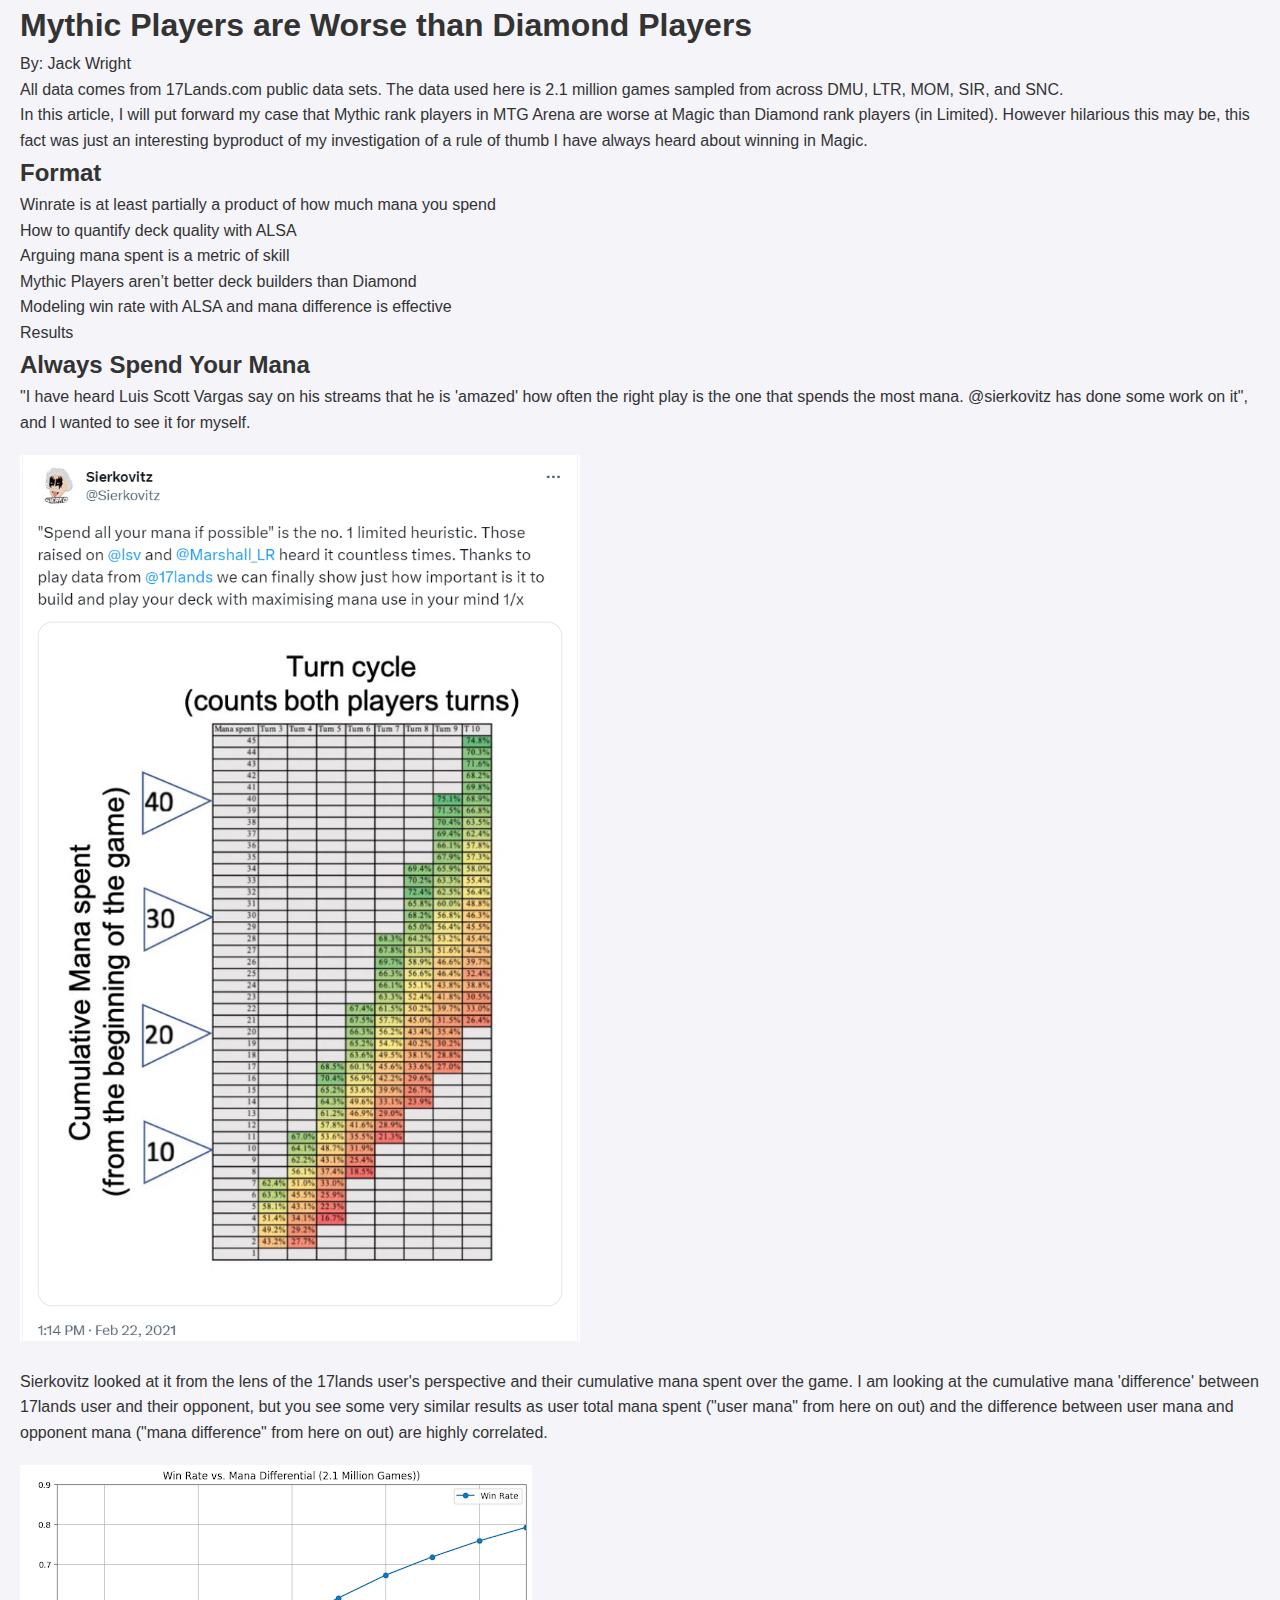
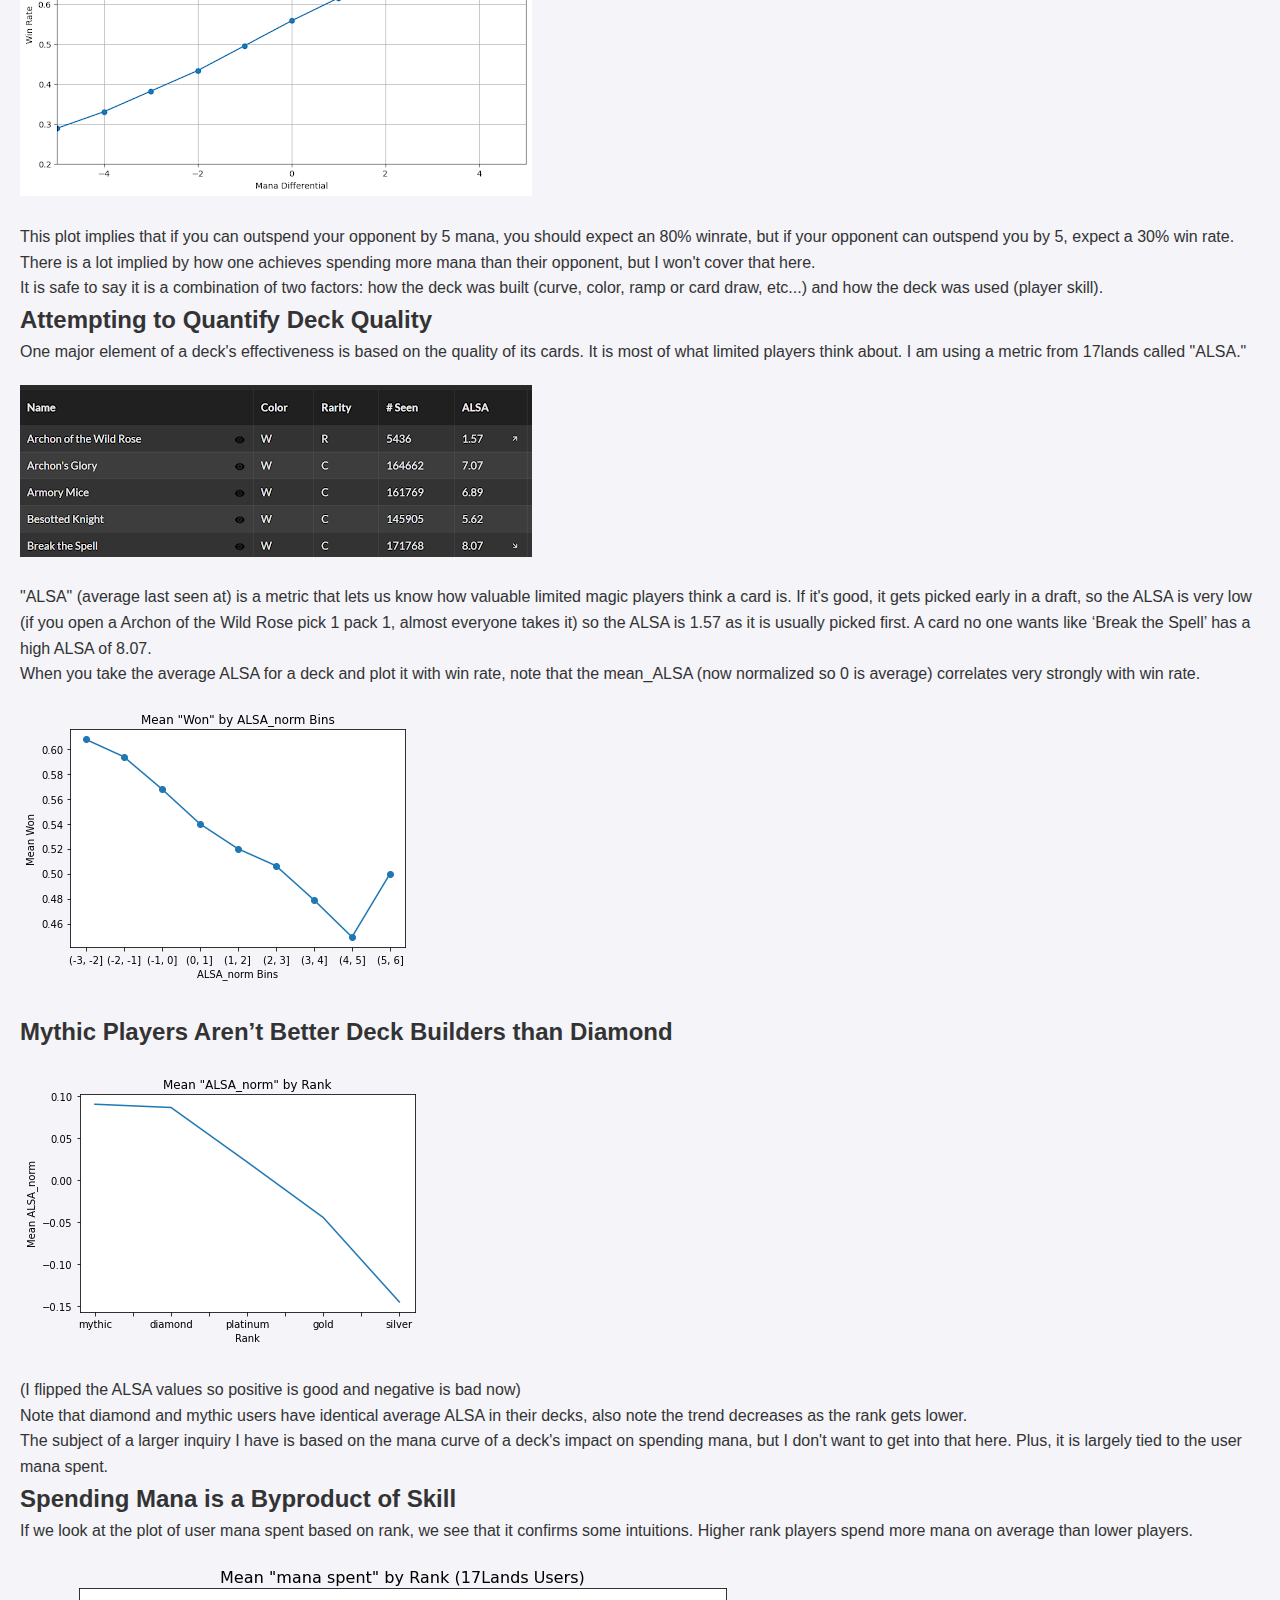
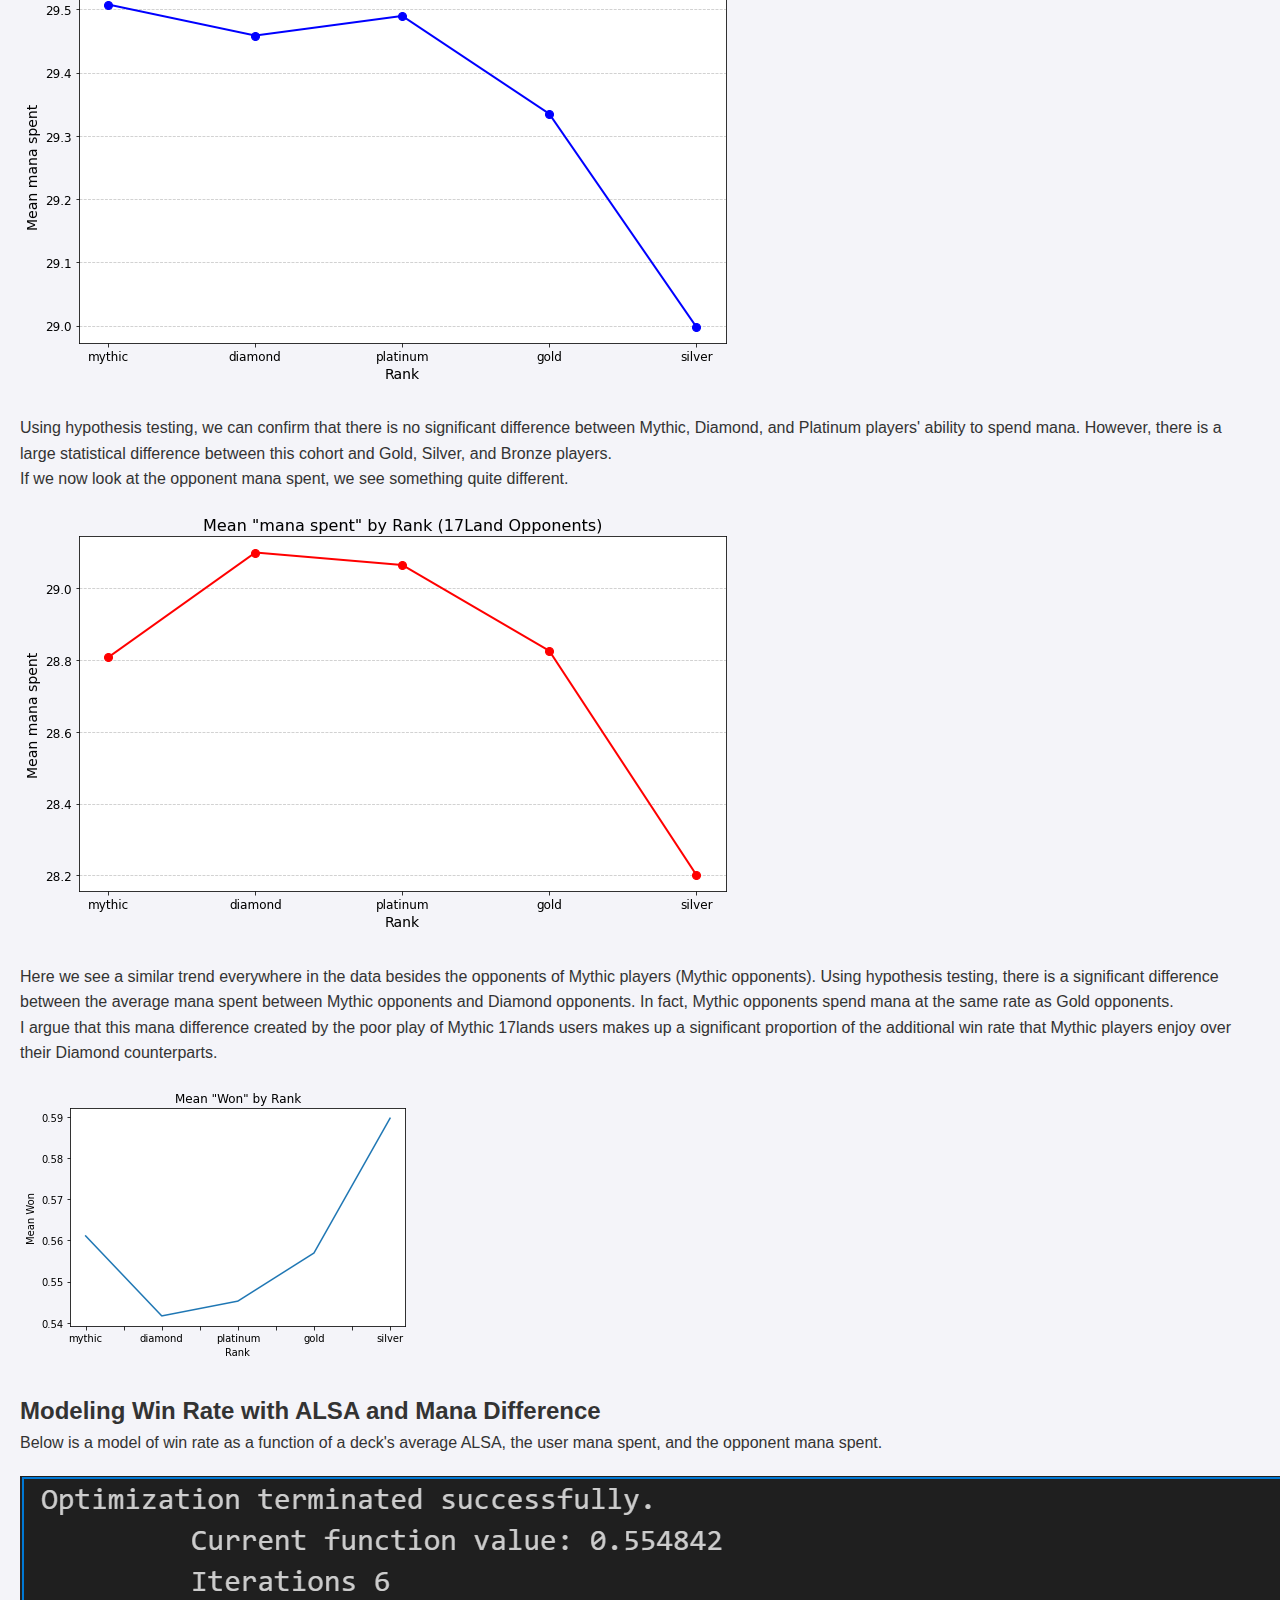
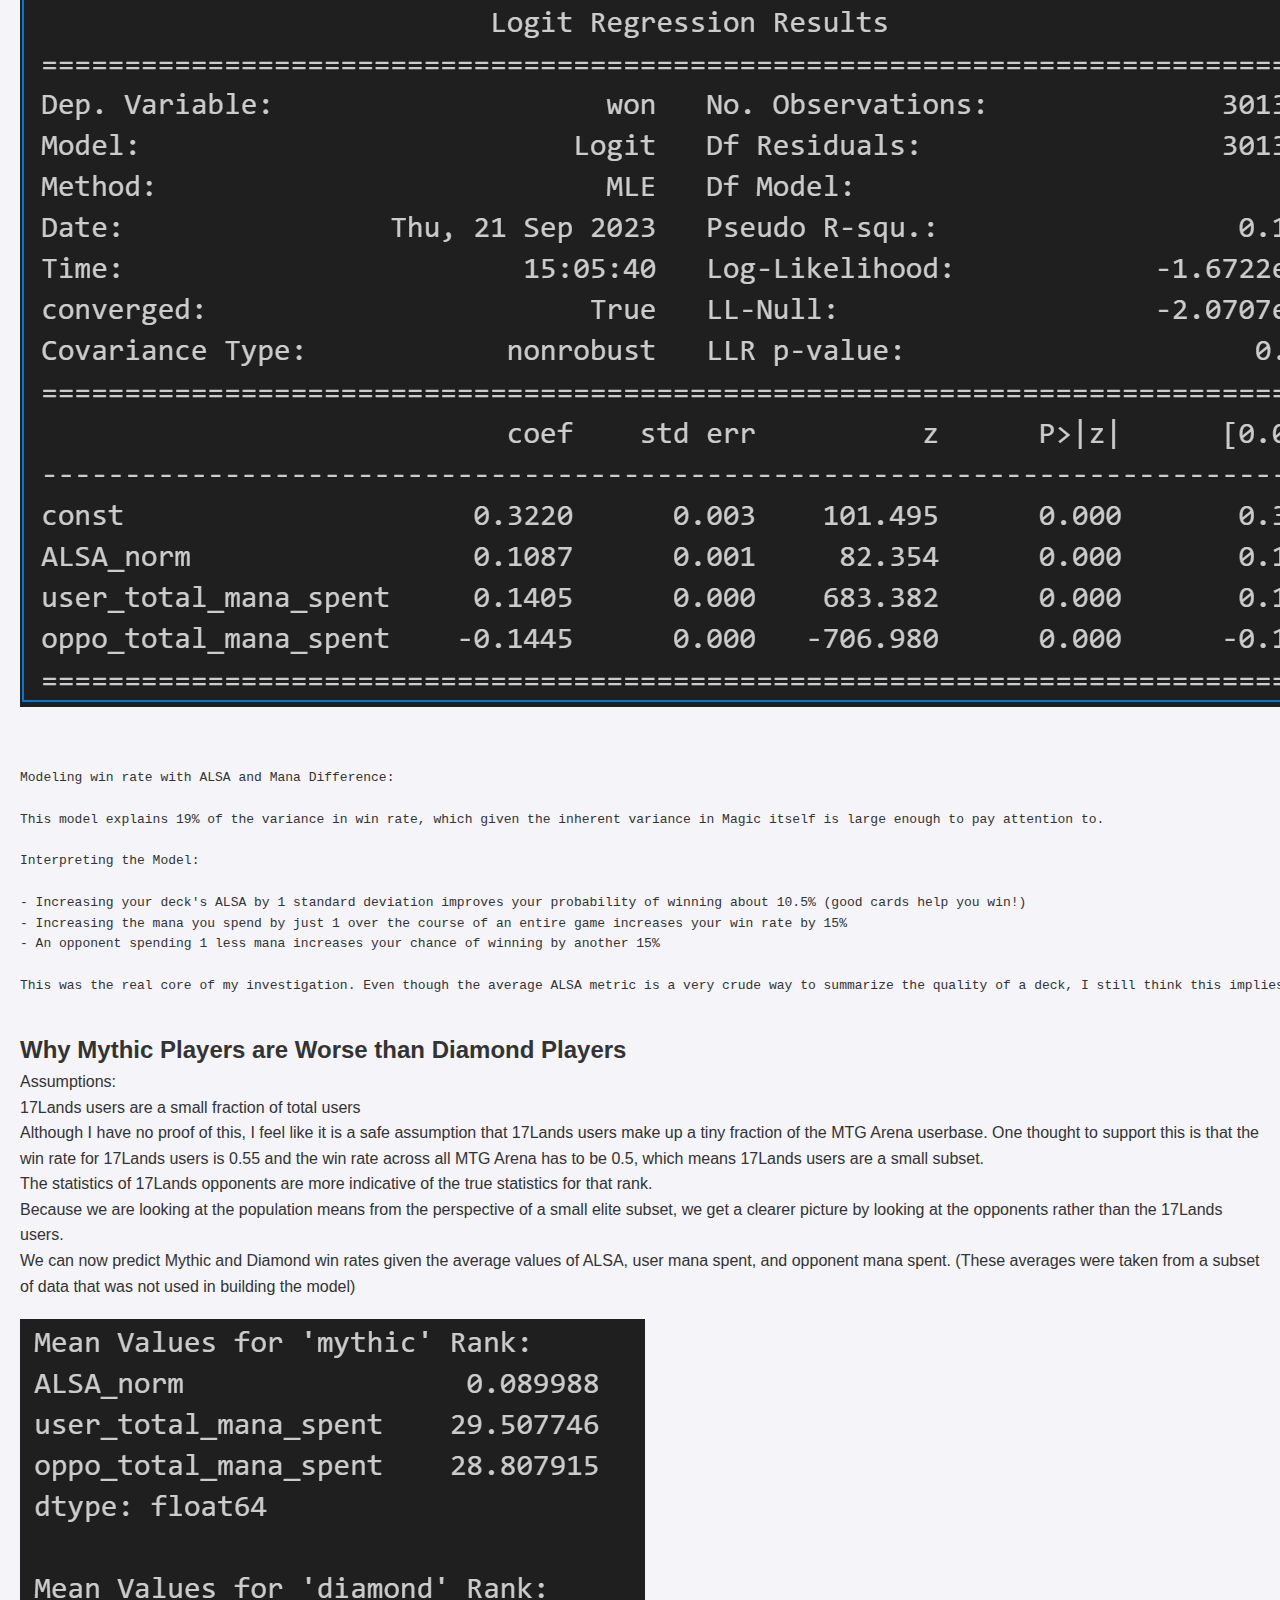
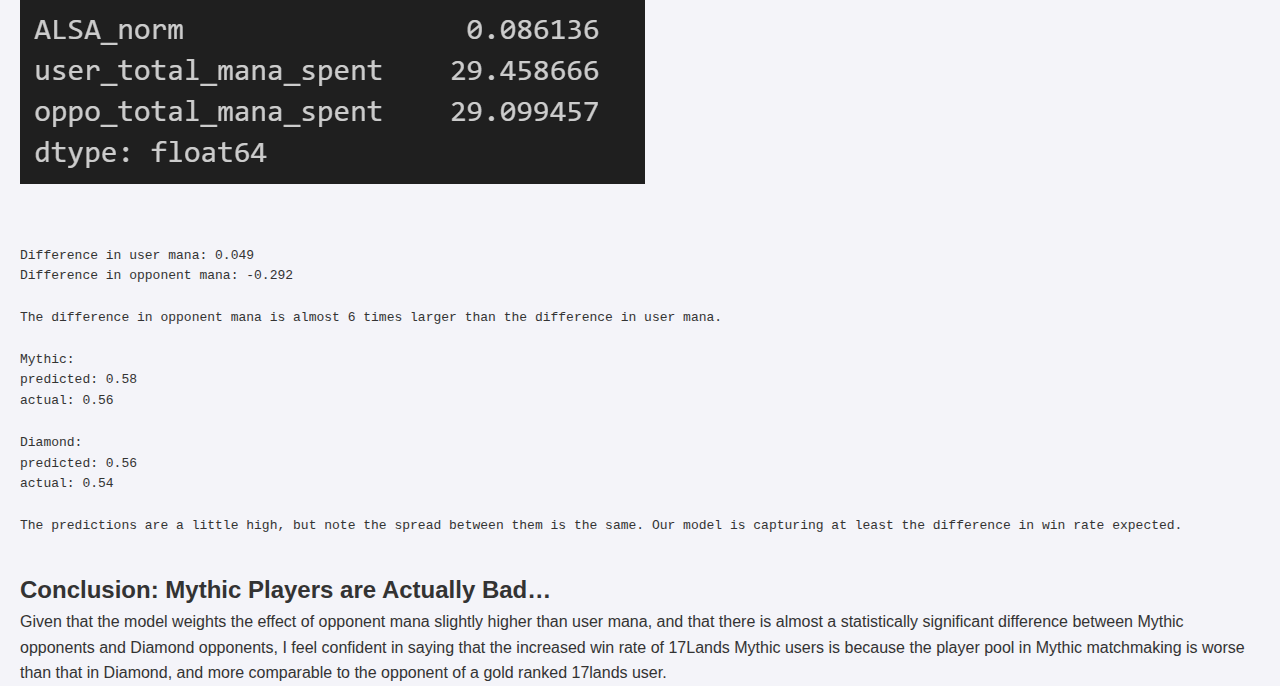
==== index.html @ f149c1a0 "basic website done" ====
<!DOCTYPE html>
<html lang="en">
<head>
    <meta charset="UTF-8">
    <meta name="viewport" content="width=device-width, initial-scale=1.0">
    <title>Mythic Players vs. Diamond Players in MTG Arena</title>
    <!-- Link to the external CSS file -->
    <link rel="stylesheet" href="styles.css">
</head>


<body>
    <h1>Mythic Players are Worse than Diamond Players</h1>
    <p> By: Jack Wright </p>
    <p>All data comes from 17Lands.com public data sets. The data used here is 2.1 million games sampled from across DMU, LTR, MOM, SIR, and SNC.</p>

    <p>In this article, I will put forward my case that Mythic rank players in MTG Arena are worse at Magic than Diamond rank players (in Limited). However hilarious this may be, this fact was just an interesting byproduct of my investigation of a rule of thumb I have always heard about winning in Magic.</p>

    <h2>Format</h2>
    <ul>
        <li>Winrate is at least partially a product of how much mana you spend</li>
        <li>How to quantify deck quality with ALSA</li>
        <li>Arguing mana spent is a metric of skill</li>
        <li>Mythic Players aren’t better deck builders than Diamond</li>
        <li>Modeling win rate with ALSA and mana difference is effective</li>
        <li>Results</li>
    </ul>

    <h2>Always Spend Your Mana</h2>
    <p>"I have heard Luis Scott Vargas say on his streams that he is 'amazed' how often the right play is the one that spends the most mana. @sierkovitz has done some work on it", and I wanted to see it for myself.</p>
    <img src="plots/sierk_mana_plot.png" alt="Mana Spent vs Win Rate" style="width: 70%; max-width: 560px; margin: 20px 0;">

    <p>Sierkovitz looked at it from the lens of the 17lands user's perspective and their cumulative mana spent over the game. I am looking at the cumulative mana 'difference' between 17lands user and their opponent, but you see some very similar results as user total mana spent ("user mana" from here on out) and the difference between user mana and opponent mana ("mana difference" from here on out) are highly correlated.</p>
    <img src = "plots/winrate-mana_diff.png" alt="Mana Difference vs Win Rate" style = "margin: 20px 0;">
    <p>This plot implies that if you can outspend your opponent by 5 mana, you should expect an 80% winrate, but if your opponent can outspend you by 5, expect a 30% win rate. There is a lot implied by how one achieves spending more mana than their opponent, but I won't cover that here.</p>
    <p>It is safe to say it is a combination of two factors: how the deck was built (curve, color, ramp or card draw, etc...) and how the deck was used (player skill).</p>

    <h2>Attempting to Quantify Deck Quality</h2>
    <p>One major element of a deck's effectiveness is based on the quality of its cards. It is most of what limited players think about. I am using a metric from 17lands called "ALSA."</p>
    <img src = "plots/card_data.png" alt="Card Data" style = "margin: 20px 0;">
    <p>"ALSA" (average last seen at) is a metric that lets us know how valuable limited magic players think a card is. If it's good, it gets picked early in a draft, so the ALSA is very low (if you open a Archon of the Wild Rose pick 1 pack 1, almost everyone takes it) so the ALSA is 1.57 as it is usually picked first. A card no one wants like ‘Break the Spell’ has a high ALSA of 8.07.</p>
    <p>When you take the average ALSA for a deck and plot it with win rate, note that the mean_ALSA (now normalized so 0 is average) correlates very strongly with win rate.</p>
    <img src = "plots/mean_won_norm_bins.png" alt="ALSA vs Win Rate" style = "margin: 20px 0;">
    
    <h2>Mythic Players Aren’t Better Deck Builders than Diamond</h2>
    <img src = "plots/alsa_norm.png" alt="ALSA vs Win Rate" style = "margin: 20px 0;">

    <p>(I flipped the ALSA values so positive is good and negative is bad now)</p>
    <p>Note that diamond and mythic users have identical average ALSA in their decks, also note the trend decreases as the rank gets lower.</p>
    <p>The subject of a larger inquiry I have is based on the mana curve of a deck's impact on spending mana, but I don't want to get into that here. Plus, it is largely tied to the user mana spent.</p>

    <h2>Spending Mana is a Byproduct of Skill</h2>
    <p>If we look at the plot of user mana spent based on rank, we see that it confirms some intuitions. Higher rank players spend more mana on average than lower players.</p>
    <img src = "plots/mean_mana_spent.png" alt="User Mana Spent vs Rank" style = "margin: 20px 0;">
    <p>Using hypothesis testing, we can confirm that there is no significant difference between Mythic, Diamond, and Platinum players' ability to spend mana. However, there is a large statistical difference between this cohort and Gold, Silver, and Bronze players.</p>
    <p>If we now look at the opponent mana spent, we see something quite different.</p>
    <img src = "plots/mana_spent_rank_opponent.png" alt="Opponent Mana Spent vs Rank" style = "margin: 20px 0;">
    <p>Here we see a similar trend everywhere in the data besides the opponents of Mythic players (Mythic opponents). Using hypothesis testing, there is a significant difference between the average mana spent between Mythic opponents and Diamond opponents. In fact, Mythic opponents spend mana at the same rate as Gold opponents.</p>
    <p>I argue that this mana difference created by the poor play of Mythic 17lands users makes up a significant proportion of the additional win rate that Mythic players enjoy over their Diamond counterparts.</p>
    <img src = "plots/mean_won_rank.png" alt="Win Rate vs Rank" style = "margin: 20px 0;">
    <h2>Modeling Win Rate with ALSA and Mana Difference</h2>
    <p>Below is a model of win rate as a function of a deck's average ALSA, the user mana spent, and the opponent mana spent.</p>
    <img src = "plots/model_output.png" alt="Model" style = "margin: 20px 0;">
    <pre><code>
Modeling win rate with ALSA and Mana Difference:

This model explains 19% of the variance in win rate, which given the inherent variance in Magic itself is large enough to pay attention to.

Interpreting the Model:

- Increasing your deck's ALSA by 1 standard deviation improves your probability of winning about 10.5% (good cards help you win!)
- Increasing the mana you spend by just 1 over the course of an entire game increases your win rate by 15%
- An opponent spending 1 less mana increases your chance of winning by another 15%

This was the real core of my investigation. Even though the average ALSA metric is a very crude way to summarize the quality of a deck, I still think this implies that spending mana is more impactful to your chances of winning a game of Limited Magic than what is written on the cards themselves. There is a lot more work that needs to be done to prove this, let alone quantify it, but I think this is still a result worth sharing.
    </code></pre>

    <h2>Why Mythic Players are Worse than Diamond Players</h2>
    <p>Assumptions:</p>
    <ul>
        <li>17Lands users are a small fraction of total users</li>
        <li>Although I have no proof of this, I feel like it is a safe assumption that 17Lands users make up a tiny fraction of the MTG Arena userbase. One thought to support this is that the win rate for 17Lands users is 0.55 and the win rate across all MTG Arena has to be 0.5, which means 17Lands users are a small subset.</li>
        <li>The statistics of 17Lands opponents are more indicative of the true statistics for that rank.</li>
        <li>Because we are looking at the population means from the perspective of a small elite subset, we get a clearer picture by looking at the opponents rather than the 17Lands users.</li>
    </ul>

    <p>We can now predict Mythic and Diamond win rates given the average values of ALSA, user mana spent, and opponent mana spent. (These averages were taken from a subset of data that was not used in building the model)</p>
    <img src = "plots/mean_vals_opponent.png" alt="Predicted vs Actual Win Rate" style = "margin: 20px 0;">
    <pre><code>
Difference in user mana: 0.049
Difference in opponent mana: -0.292

The difference in opponent mana is almost 6 times larger than the difference in user mana.

Mythic:
predicted: 0.58
actual: 0.56

Diamond:
predicted: 0.56
actual: 0.54

The predictions are a little high, but note the spread between them is the same. Our model is capturing at least the difference in win rate expected.
    </code></pre>

    <h2>Conclusion: Mythic Players are Actually Bad…</h2>
    <p>Given that the model weights the effect of opponent mana slightly higher than user mana, and that there is almost a statistically significant difference between Mythic opponents and Diamond opponents, I feel confident in saying that the increased win rate of 17Lands Mythic users is because the player pool in Mythic matchmaking is worse than that in Diamond, and more comparable to the opponent of a gold ranked 17lands user.</p>
</body>
</html>
---- styles.css ----
/* Reset some default browser styling */
body, h1, h2, p, ul, li {
    margin: 0;
    padding: 0;
    list-style: none;
}

/* Apply font style to the entire body */
body {
    font-family: 'Roboto', sans-serif;
    line-height: 1.6;
    color: #333;
    background-color: #f4f4f9;
    padding: 0 20px;
}

/* Header styling */
header {
    background-color: #4a90e2;
    color: #fff;
    text-align: center;
    padding: 20px 0;
}

header h1 {
    font-size: 2.5em;
    margin-bottom: 10px;
}

header p {
    font-size: 1.2em;
}

/* Main content styling */
main {
    max-width: 800px;
    margin: 20px auto;
    background-color: #fff;
    padding: 20px;
    box-shadow: 0 2px 4px rgba(0, 0, 0, 0.1);
}

/* Section headings */
section h2 {
    font-size: 2em;
    margin-bottom: 10px;
    color: #4a90e2;
}

/* Paragraph and list styling */
section p {
    font-size: 1.1em;
    margin-bottom: 15px;
}

section ul {
    padding-left: 20px;
    margin-bottom: 20px;
}

section ul li {
    margin-bottom: 5px;
}

section ul li a {
    color: #4a90e2;
    text-decoration: none;
}

section ul li a:hover {
    text-decoration: underline;
}

/* Footer styling */
footer {
    text-align: center;
    padding: 10px 0;
    background-color: #4a90e2;
    color: #fff;
    margin-top: 20px;
}
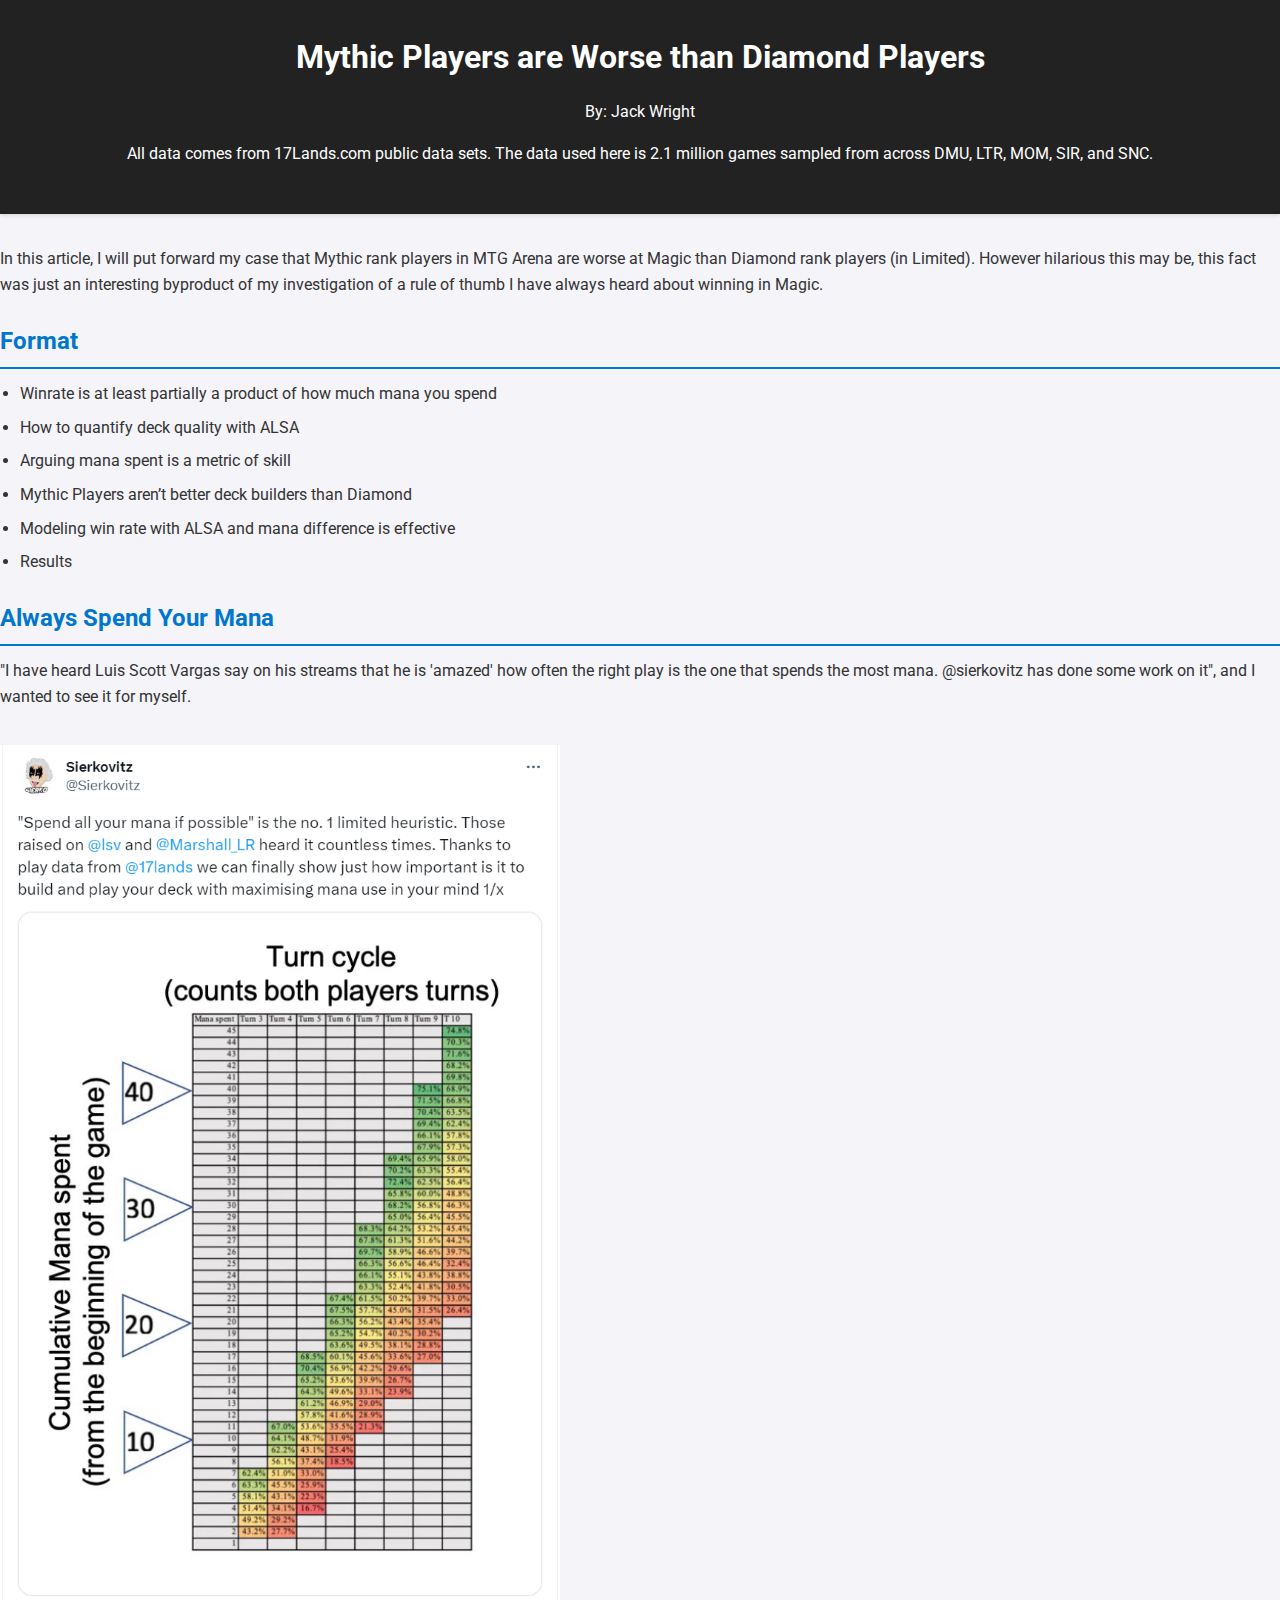
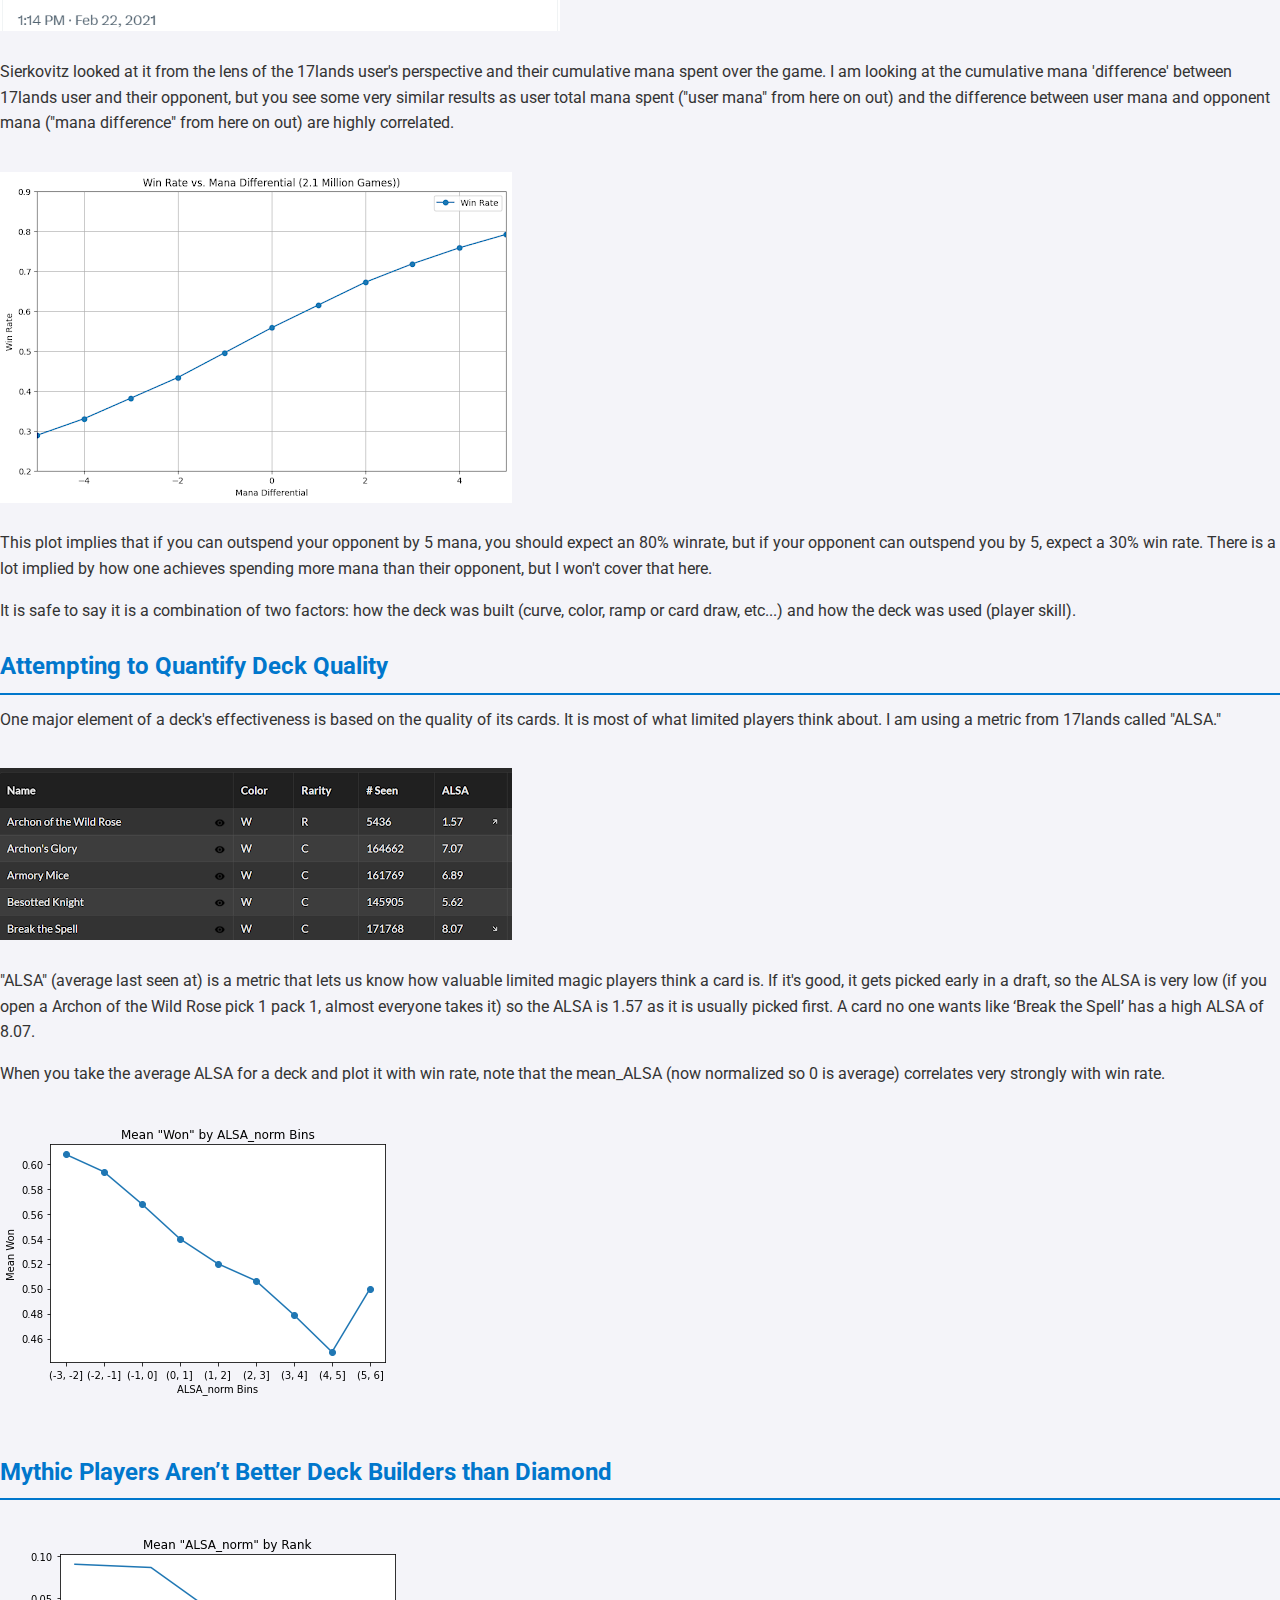
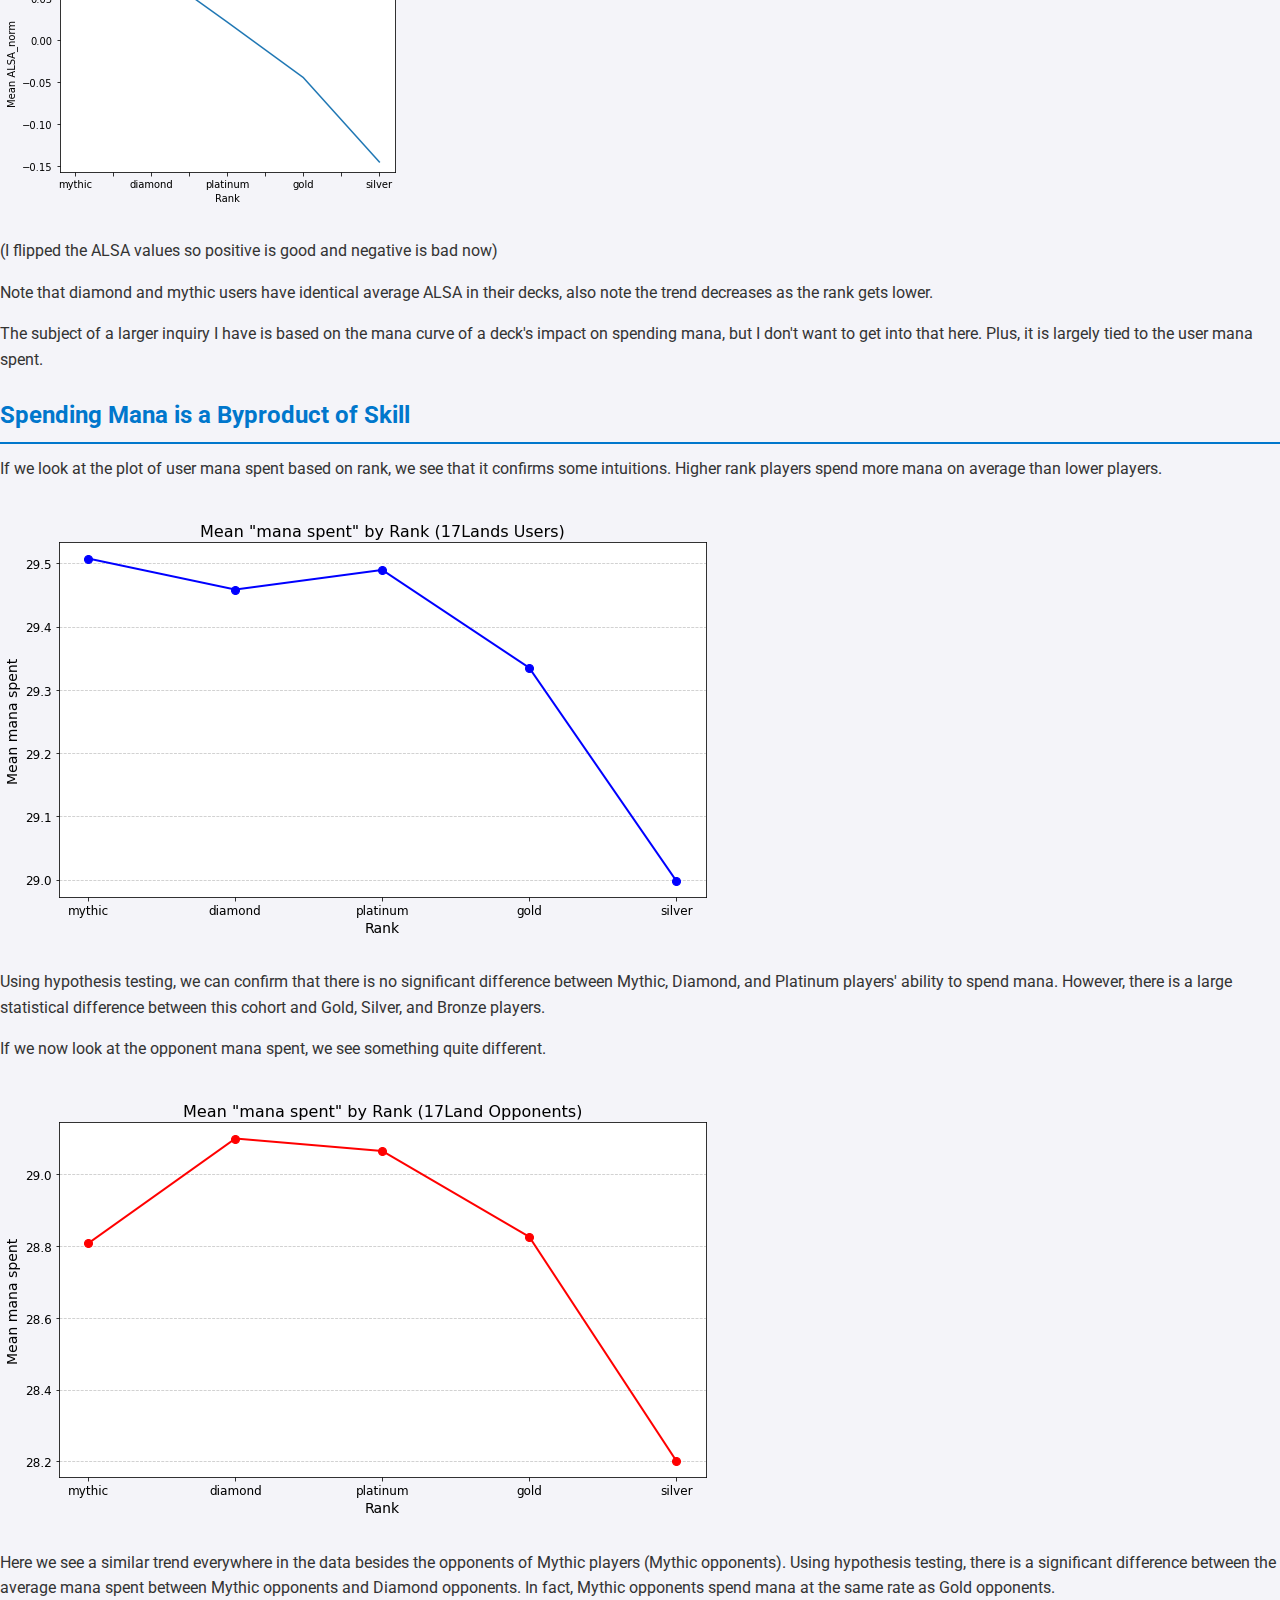
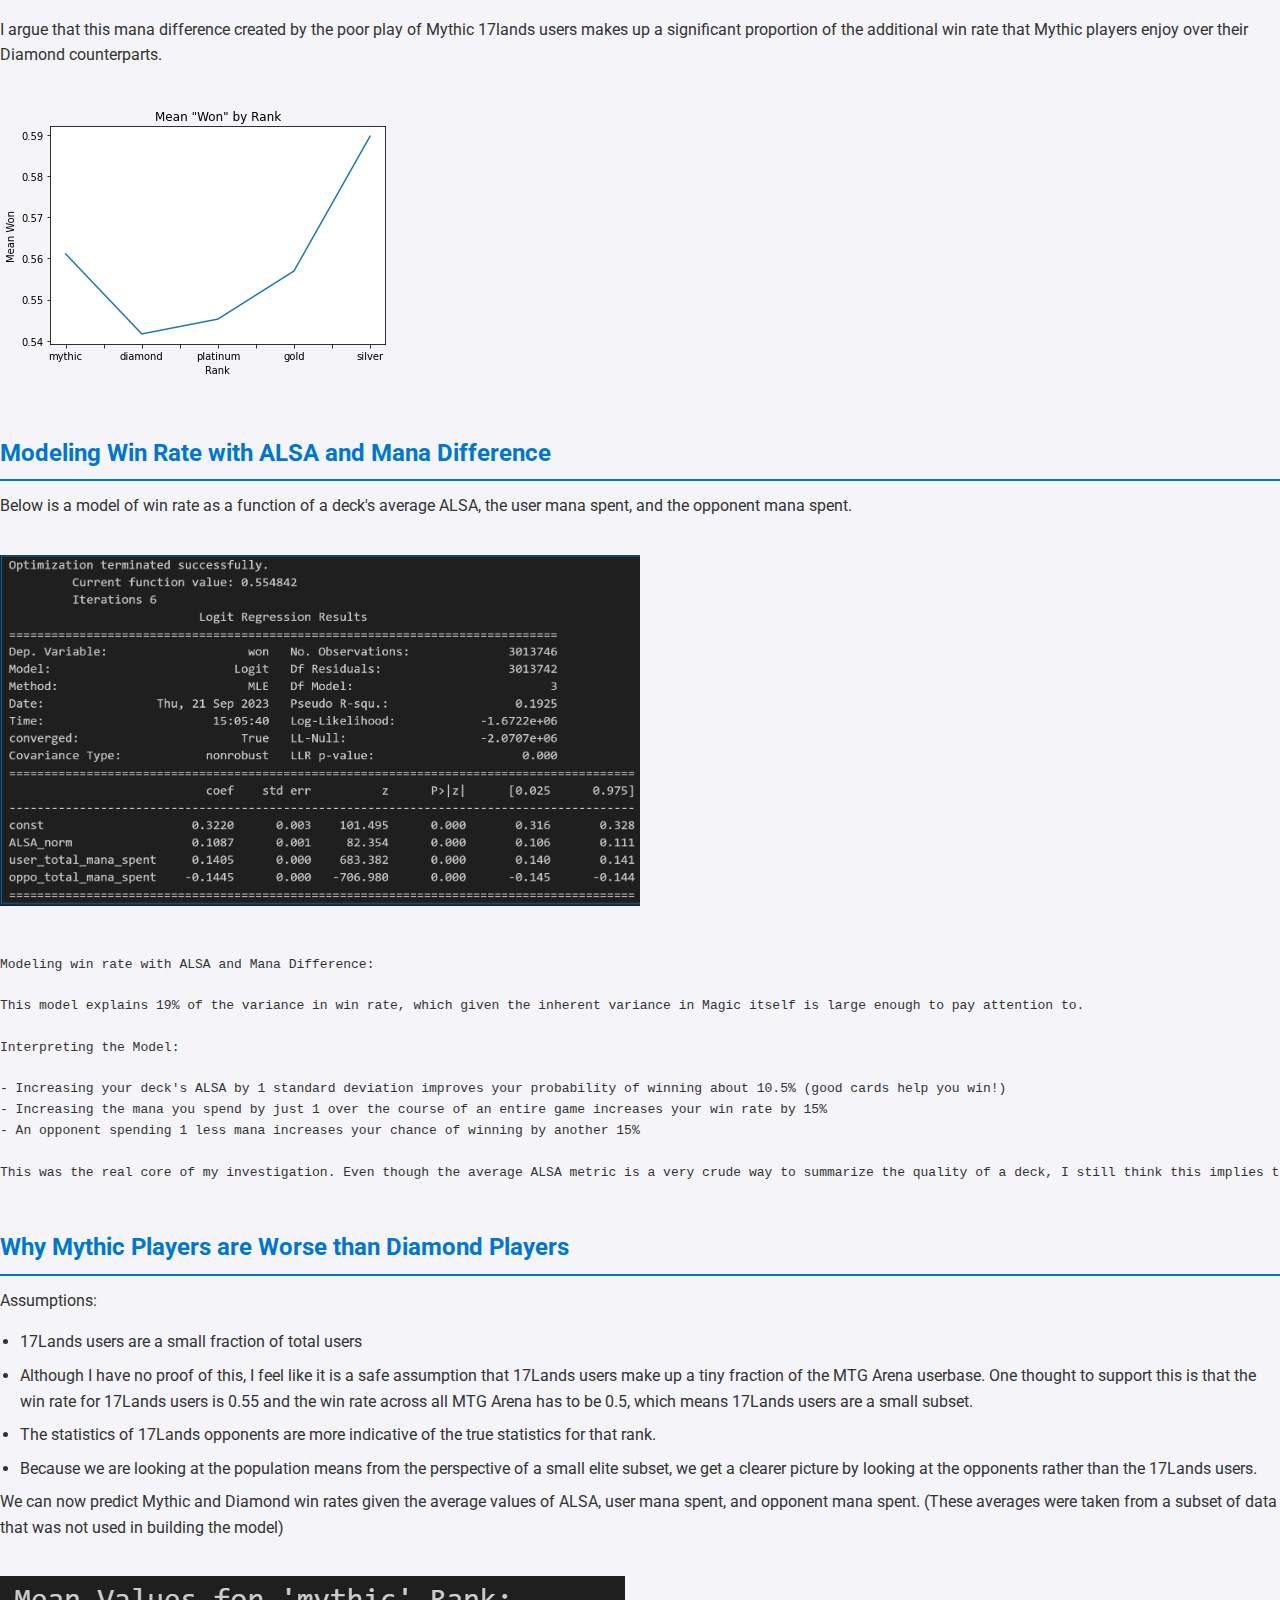
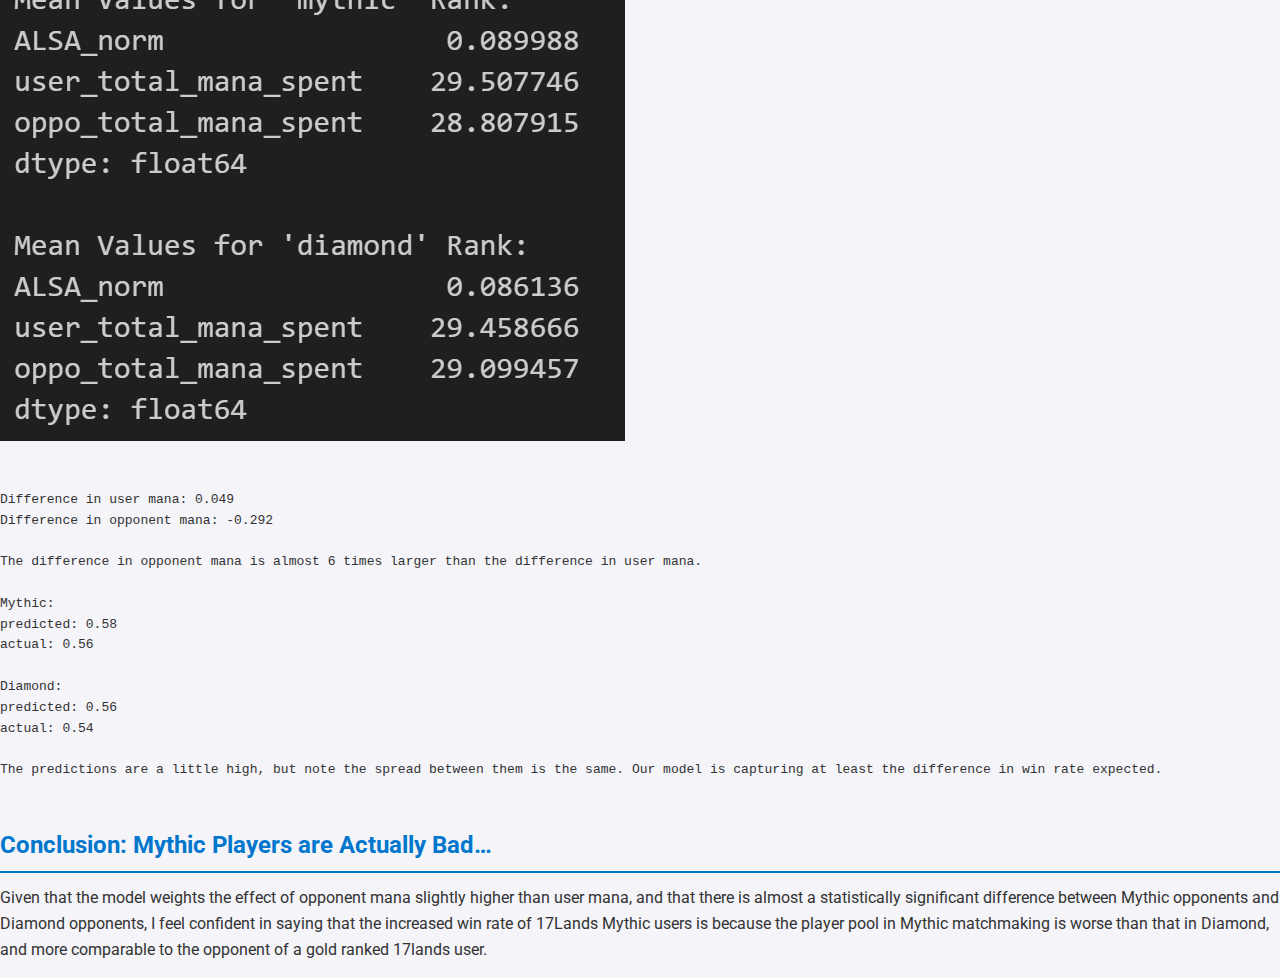
==== commit 2ab7db5b: "need to fix the margin somehow" ====
--- a/index.html
+++ b/index.html
@@ -6,14 +6,17 @@
     <title>Mythic Players vs. Diamond Players in MTG Arena</title>
     <!-- Link to the external CSS file -->
     <link rel="stylesheet" href="styles.css">
+    <link href="https://fonts.googleapis.com/css2?family=Roboto:wght@400;500;700&display=swap" rel="stylesheet">
+
 </head>
 
 
 <body>
+    <header>
     <h1>Mythic Players are Worse than Diamond Players</h1>
     <p> By: Jack Wright </p>
     <p>All data comes from 17Lands.com public data sets. The data used here is 2.1 million games sampled from across DMU, LTR, MOM, SIR, and SNC.</p>
-
+    </header>
     <p>In this article, I will put forward my case that Mythic rank players in MTG Arena are worse at Magic than Diamond rank players (in Limited). However hilarious this may be, this fact was just an interesting byproduct of my investigation of a rule of thumb I have always heard about winning in Magic.</p>
 
     <h2>Format</h2>
@@ -60,7 +63,7 @@
     <img src = "plots/mean_won_rank.png" alt="Win Rate vs Rank" style = "margin: 20px 0;">
     <h2>Modeling Win Rate with ALSA and Mana Difference</h2>
     <p>Below is a model of win rate as a function of a deck's average ALSA, the user mana spent, and the opponent mana spent.</p>
-    <img src = "plots/model_output.png" alt="Model" style = "margin: 20px 0;">
+    <img src = "plots/model_output.png" alt="Model" class="small-img">
     <pre><code>
 Modeling win rate with ALSA and Mana Difference:
 
@@ -85,7 +88,7 @@
     </ul>
 
     <p>We can now predict Mythic and Diamond win rates given the average values of ALSA, user mana spent, and opponent mana spent. (These averages were taken from a subset of data that was not used in building the model)</p>
-    <img src = "plots/mean_vals_opponent.png" alt="Predicted vs Actual Win Rate" style = "margin: 20px 0;">
+    <img src="plots/mean_vals_opponent.png" alt="Predicted vs Actual Win Rate" class="small-img">
     <pre><code>
 Difference in user mana: 0.049
 Difference in opponent mana: -0.292
--- a/styles.css
+++ b/styles.css
@@ -1,81 +1,86 @@
-/* Reset some default browser styling */
-body, h1, h2, p, ul, li {
+/* Reset some default styling */
+* {
+    box-sizing: border-box;
     margin: 0;
     padding: 0;
-    list-style: none;
 }
 
-/* Apply font style to the entire body */
 body {
     font-family: 'Roboto', sans-serif;
+    background-color: #f4f4f9;
+    color: #333;
     line-height: 1.6;
-    color: #333;
-    background-color: #f4f4f9;
-    padding: 0 20px;
+    margin: 0;
+    padding: 0;
 }
 
-/* Header styling */
 header {
-    background-color: #4a90e2;
+    background-color: #222;
     color: #fff;
+    padding: 2em;
     text-align: center;
-    padding: 20px 0;
-}
-
-header h1 {
-    font-size: 2.5em;
-    margin-bottom: 10px;
-}
-
-header p {
-    font-size: 1.2em;
-}
-
-/* Main content styling */
-main {
-    max-width: 800px;
-    margin: 20px auto;
-    background-color: #fff;
-    padding: 20px;
+    margin-bottom: 2em;
     box-shadow: 0 2px 4px rgba(0, 0, 0, 0.1);
 }
 
-/* Section headings */
-section h2 {
-    font-size: 2em;
-    margin-bottom: 10px;
-    color: #4a90e2;
+main {
+    padding: 2em;
+    max-width: 800px;
+    margin: 0 auto; /* Centers the container */
+    background: #fff;
+    box-shadow: 0 4px 8px rgba(0, 0, 0, 0.05);
+    border-radius: 8px;
 }
 
-/* Paragraph and list styling */
-section p {
-    font-size: 1.1em;
-    margin-bottom: 15px;
+
+section {
+    margin-bottom: 2em;
 }
 
-section ul {
-    padding-left: 20px;
-    margin-bottom: 20px;
+h1, h2 {
+    font-weight: 700;
+    margin-bottom: 0.5em;
 }
 
-section ul li {
-    margin-bottom: 5px;
+h2 {
+    color: #0077cc;
+    border-bottom: 2px solid #0077cc;
+    padding-bottom: 0.3em;
+    margin-top: 1em;
 }
 
-section ul li a {
-    color: #4a90e2;
+.small-img {
+    max-width: 50%; /* Adjust this value as needed */
+    height: auto; /* Maintain aspect ratio */
+    margin: 20px 0;
+}
+
+p {
+    margin-bottom: 1em;
+}
+
+ul {
+    list-style-type: disc; /* Added disc for list styling */
+    padding-left: 20px; /* Added padding for indentation */
+}
+
+li {
+    margin-bottom: 0.5em;
+}
+
+a {
+    color: #0077cc;
     text-decoration: none;
 }
 
-section ul li a:hover {
+a:hover {
     text-decoration: underline;
 }
 
-/* Footer styling */
 footer {
+    background-color: #222;
+    color: #fff;
     text-align: center;
-    padding: 10px 0;
-    background-color: #4a90e2;
-    color: #fff;
-    margin-top: 20px;
+    padding: 1em;
+    margin-top: 2em;
 }
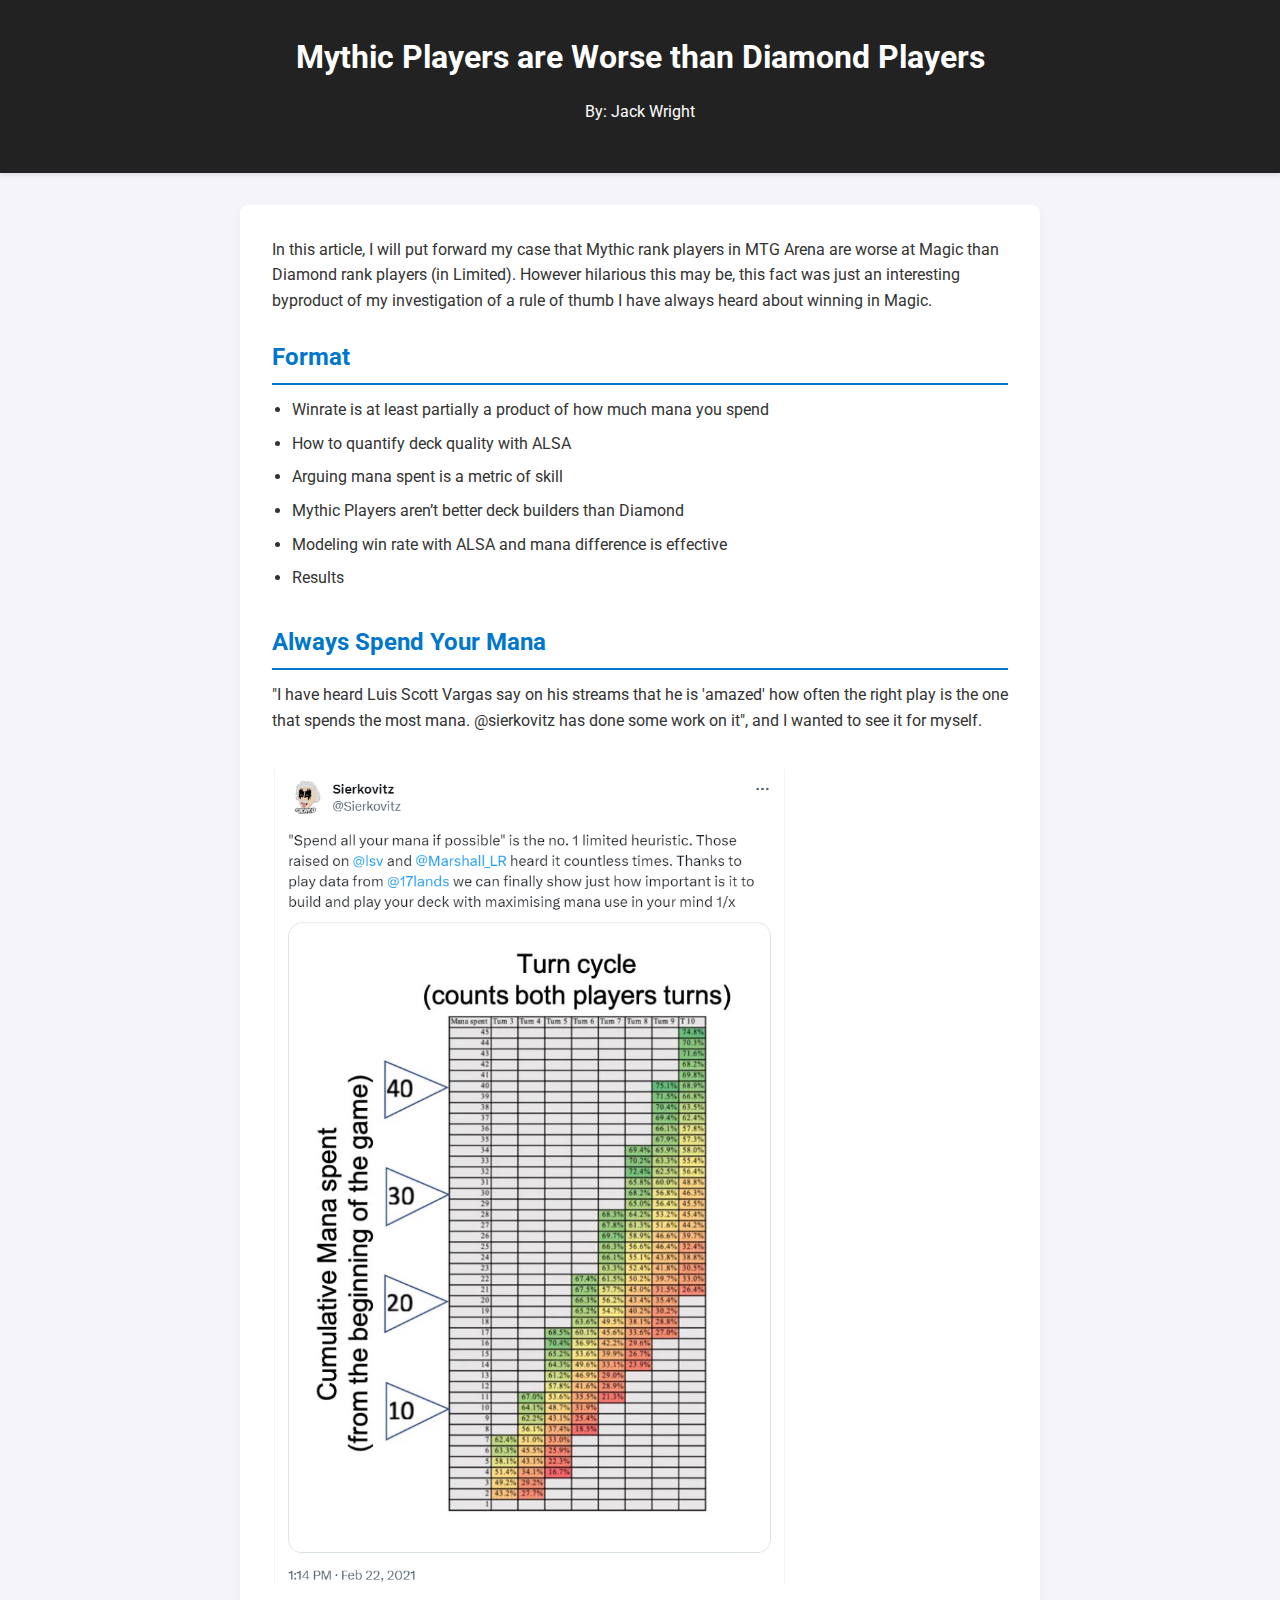
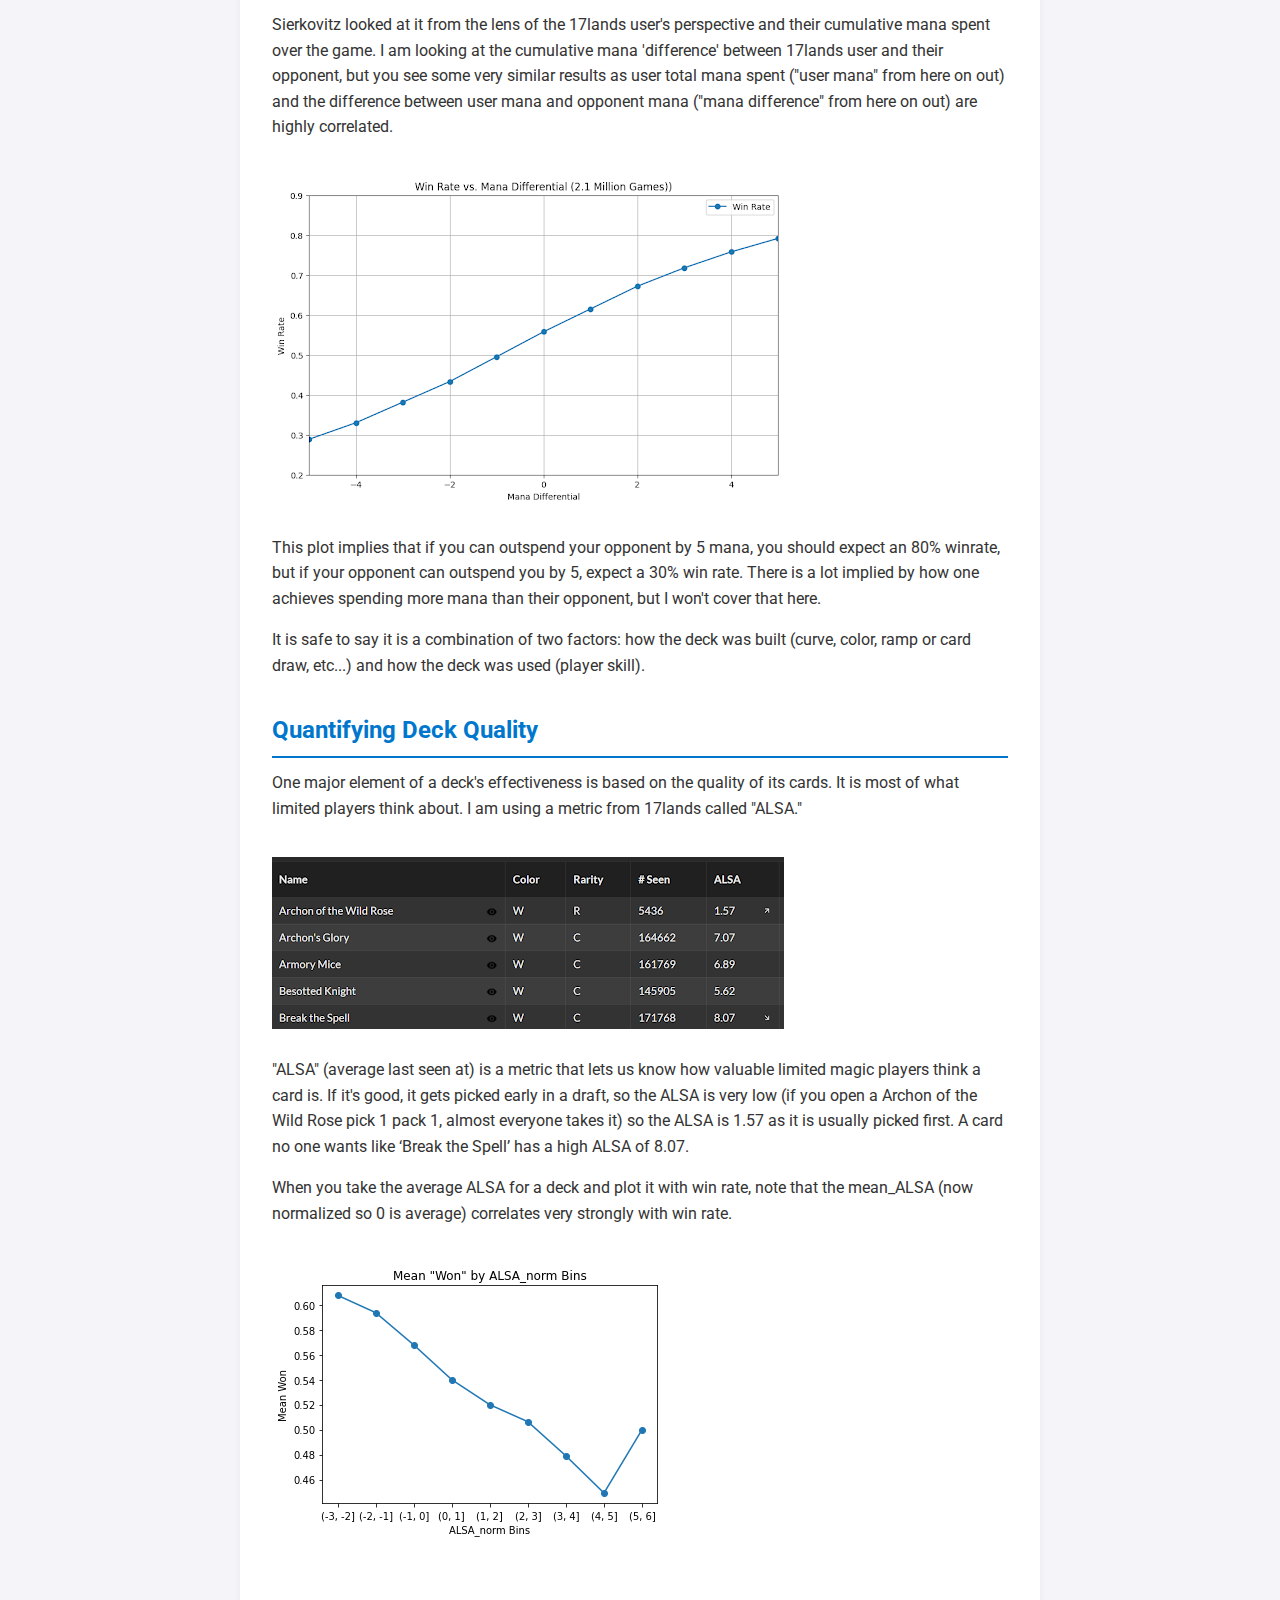
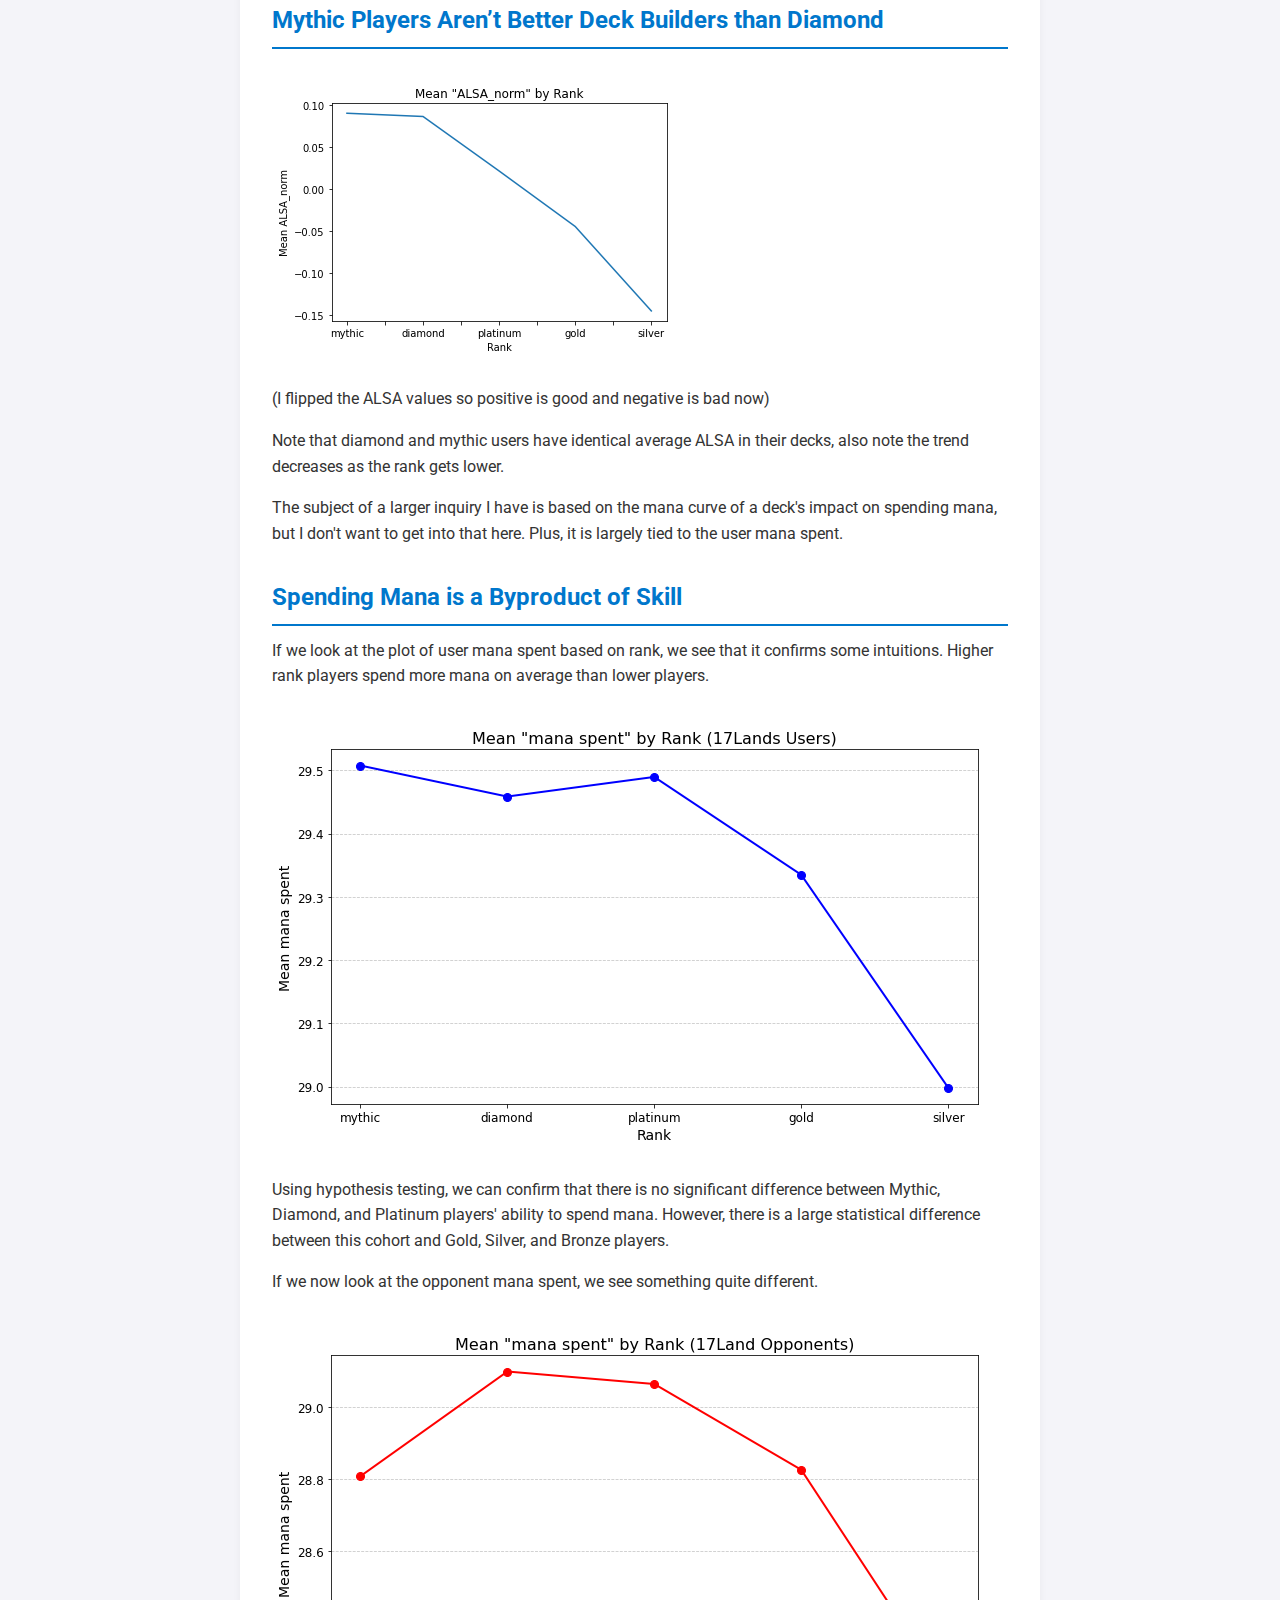
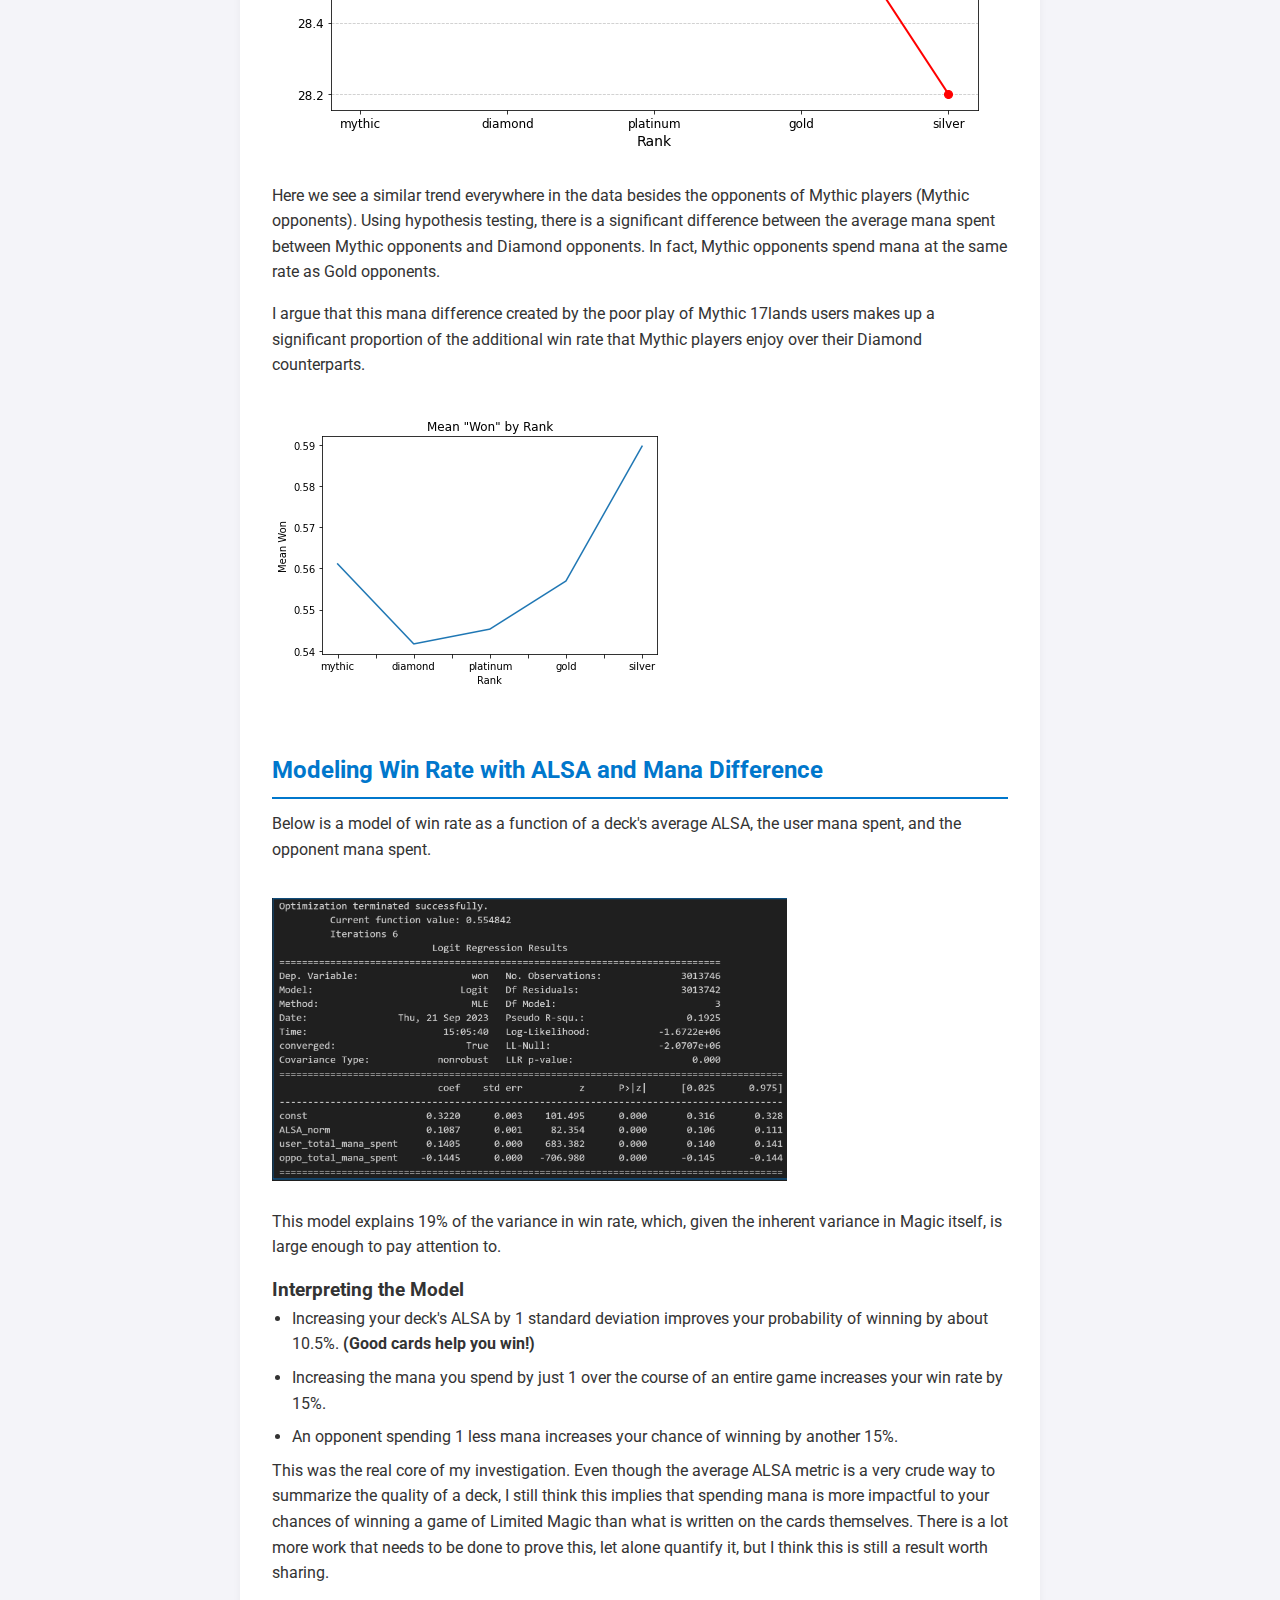
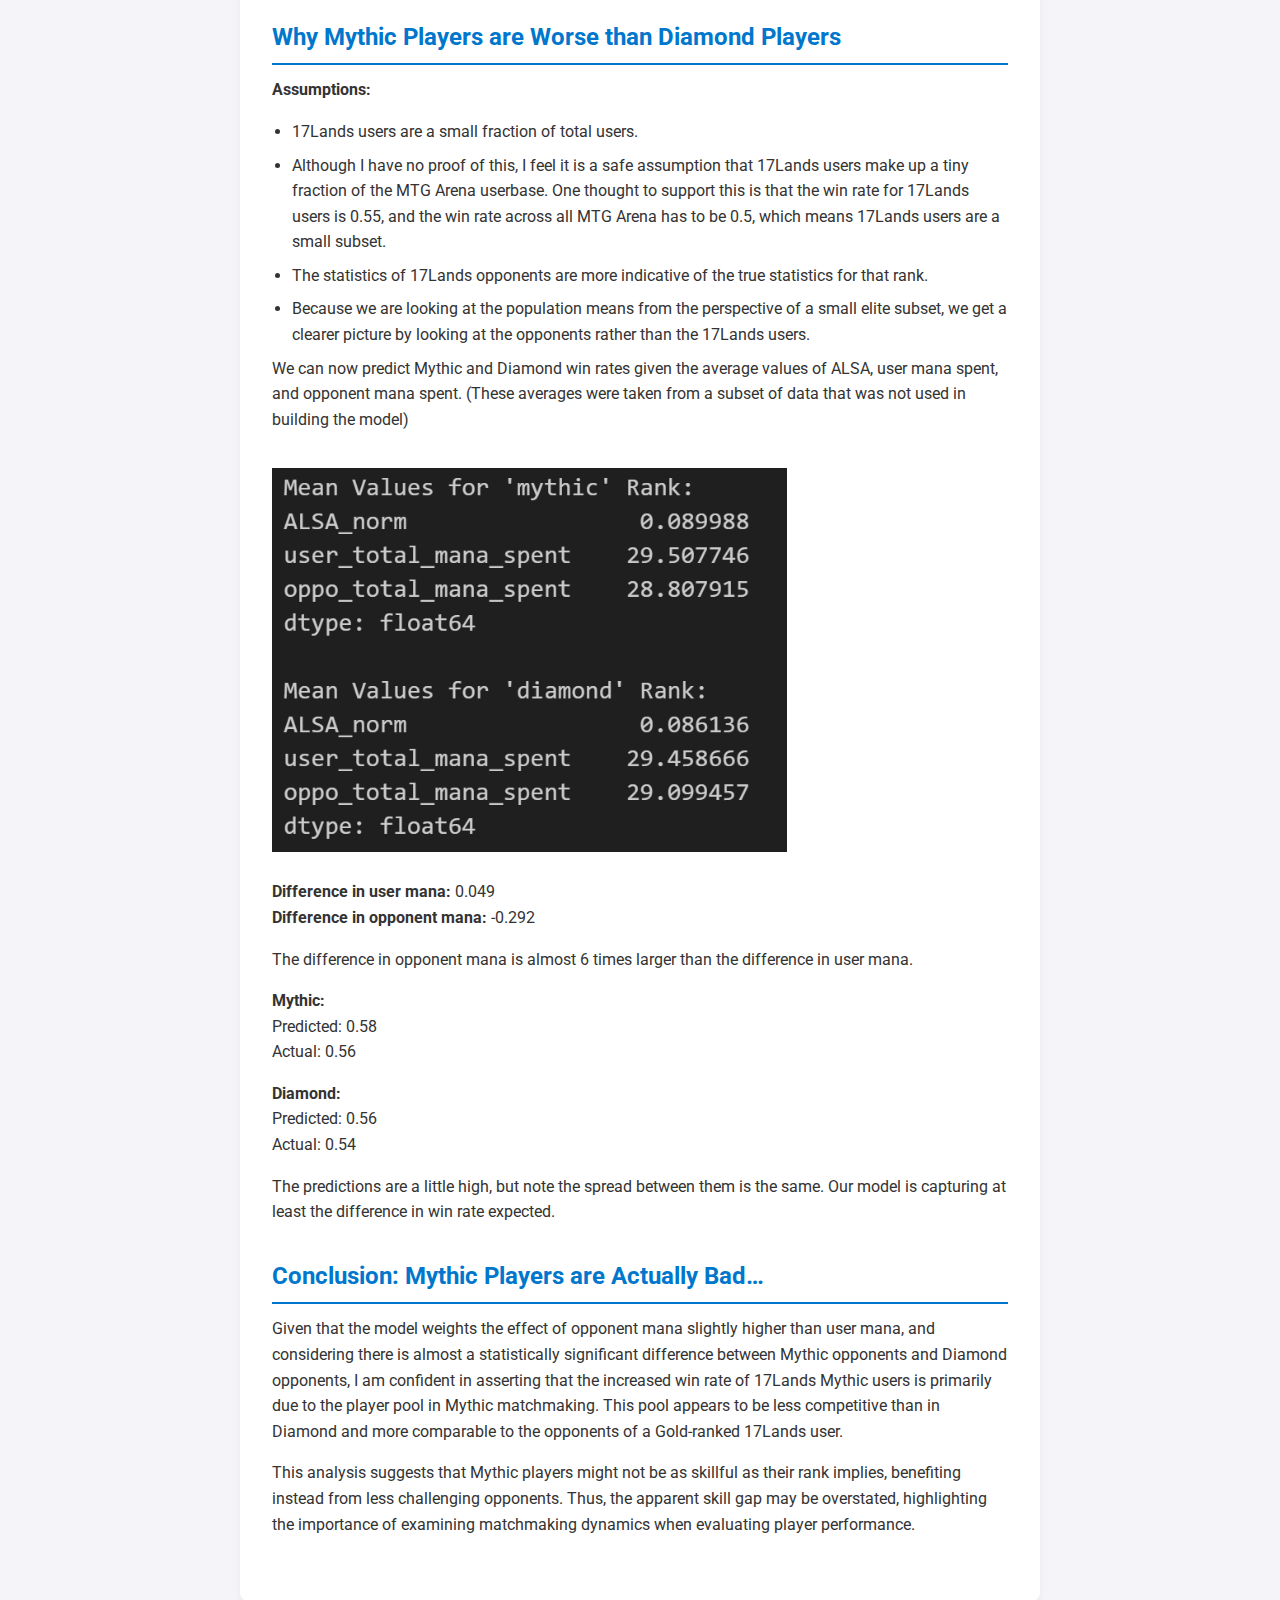
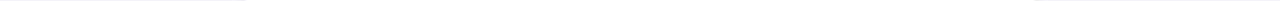
==== commit 1e57c96d: "added sections to format the doc" ====
--- a/index.html
+++ b/index.html
@@ -3,21 +3,17 @@
 <head>
     <meta charset="UTF-8">
     <meta name="viewport" content="width=device-width, initial-scale=1.0">
-    <title>Mythic Players vs. Diamond Players in MTG Arena</title>
-    <!-- Link to the external CSS file -->
     <link rel="stylesheet" href="styles.css">
     <link href="https://fonts.googleapis.com/css2?family=Roboto:wght@400;500;700&display=swap" rel="stylesheet">
-
 </head>
-
-
 <body>
-    <header>
-    <h1>Mythic Players are Worse than Diamond Players</h1>
-    <p> By: Jack Wright </p>
-    <p>All data comes from 17Lands.com public data sets. The data used here is 2.1 million games sampled from across DMU, LTR, MOM, SIR, and SNC.</p>
+    <header> 
+        <h1>Mythic Players are Worse than Diamond Players</h1>
+        <p> By: Jack Wright </p>
     </header>
-    <p>In this article, I will put forward my case that Mythic rank players in MTG Arena are worse at Magic than Diamond rank players (in Limited). However hilarious this may be, this fact was just an interesting byproduct of my investigation of a rule of thumb I have always heard about winning in Magic.</p>
+    <main>
+        <section id="intro">
+            <p>In this article, I will put forward my case that Mythic rank players in MTG Arena are worse at Magic than Diamond rank players (in Limited). However hilarious this may be, this fact was just an interesting byproduct of my investigation of a rule of thumb I have always heard about winning in Magic.</p>
 
     <h2>Format</h2>
     <ul>
@@ -28,32 +24,34 @@
         <li>Modeling win rate with ALSA and mana difference is effective</li>
         <li>Results</li>
     </ul>
-
-    <h2>Always Spend Your Mana</h2>
-    <p>"I have heard Luis Scott Vargas say on his streams that he is 'amazed' how often the right play is the one that spends the most mana. @sierkovitz has done some work on it", and I wanted to see it for myself.</p>
-    <img src="plots/sierk_mana_plot.png" alt="Mana Spent vs Win Rate" style="width: 70%; max-width: 560px; margin: 20px 0;">
-
-    <p>Sierkovitz looked at it from the lens of the 17lands user's perspective and their cumulative mana spent over the game. I am looking at the cumulative mana 'difference' between 17lands user and their opponent, but you see some very similar results as user total mana spent ("user mana" from here on out) and the difference between user mana and opponent mana ("mana difference" from here on out) are highly correlated.</p>
-    <img src = "plots/winrate-mana_diff.png" alt="Mana Difference vs Win Rate" style = "margin: 20px 0;">
-    <p>This plot implies that if you can outspend your opponent by 5 mana, you should expect an 80% winrate, but if your opponent can outspend you by 5, expect a 30% win rate. There is a lot implied by how one achieves spending more mana than their opponent, but I won't cover that here.</p>
-    <p>It is safe to say it is a combination of two factors: how the deck was built (curve, color, ramp or card draw, etc...) and how the deck was used (player skill).</p>
-
-    <h2>Attempting to Quantify Deck Quality</h2>
-    <p>One major element of a deck's effectiveness is based on the quality of its cards. It is most of what limited players think about. I am using a metric from 17lands called "ALSA."</p>
-    <img src = "plots/card_data.png" alt="Card Data" style = "margin: 20px 0;">
-    <p>"ALSA" (average last seen at) is a metric that lets us know how valuable limited magic players think a card is. If it's good, it gets picked early in a draft, so the ALSA is very low (if you open a Archon of the Wild Rose pick 1 pack 1, almost everyone takes it) so the ALSA is 1.57 as it is usually picked first. A card no one wants like ‘Break the Spell’ has a high ALSA of 8.07.</p>
-    <p>When you take the average ALSA for a deck and plot it with win rate, note that the mean_ALSA (now normalized so 0 is average) correlates very strongly with win rate.</p>
-    <img src = "plots/mean_won_norm_bins.png" alt="ALSA vs Win Rate" style = "margin: 20px 0;">
-    
-    <h2>Mythic Players Aren’t Better Deck Builders than Diamond</h2>
-    <img src = "plots/alsa_norm.png" alt="ALSA vs Win Rate" style = "margin: 20px 0;">
-
-    <p>(I flipped the ALSA values so positive is good and negative is bad now)</p>
-    <p>Note that diamond and mythic users have identical average ALSA in their decks, also note the trend decreases as the rank gets lower.</p>
-    <p>The subject of a larger inquiry I have is based on the mana curve of a deck's impact on spending mana, but I don't want to get into that here. Plus, it is largely tied to the user mana spent.</p>
-
-    <h2>Spending Mana is a Byproduct of Skill</h2>
-    <p>If we look at the plot of user mana spent based on rank, we see that it confirms some intuitions. Higher rank players spend more mana on average than lower players.</p>
+        </section>
+        <section id="spend_mana">
+            <h2>Always Spend Your Mana</h2>
+            <p>"I have heard Luis Scott Vargas say on his streams that he is 'amazed' how often the right play is the one that spends the most mana. @sierkovitz has done some work on it", and I wanted to see it for myself.</p>
+            <img src="plots/sierk_mana_plot.png" alt="Mana Spent vs Win Rate" style="width: 70%; max-width: 560px; margin: 20px 0;">
+            <p>Sierkovitz looked at it from the lens of the 17lands user's perspective and their cumulative mana spent over the game. I am looking at the cumulative mana 'difference' between 17lands user and their opponent, but you see some very similar results as user total mana spent ("user mana" from here on out) and the difference between user mana and opponent mana ("mana difference" from here on out) are highly correlated.</p>
+            <img src = "plots/winrate-mana_diff.png" alt="Mana Difference vs Win Rate" style = "margin: 20px 0;">
+            <p>This plot implies that if you can outspend your opponent by 5 mana, you should expect an 80% winrate, but if your opponent can outspend you by 5, expect a 30% win rate. There is a lot implied by how one achieves spending more mana than their opponent, but I won't cover that here.</p>
+            <p>It is safe to say it is a combination of two factors: how the deck was built (curve, color, ramp or card draw, etc...) and how the deck was used (player skill).</p>
+        </section>
+        <section>
+            <h2>Quantifying Deck Quality</h2>
+            <p>One major element of a deck's effectiveness is based on the quality of its cards. It is most of what limited players think about. I am using a metric from 17lands called "ALSA."</p>
+            <img src = "plots/card_data.png" alt="Card Data" style = "margin: 20px 0;">
+            <p>"ALSA" (average last seen at) is a metric that lets us know how valuable limited magic players think a card is. If it's good, it gets picked early in a draft, so the ALSA is very low (if you open a Archon of the Wild Rose pick 1 pack 1, almost everyone takes it) so the ALSA is 1.57 as it is usually picked first. A card no one wants like ‘Break the Spell’ has a high ALSA of 8.07.</p>
+            <p>When you take the average ALSA for a deck and plot it with win rate, note that the mean_ALSA (now normalized so 0 is average) correlates very strongly with win rate.</p>
+            <img src = "plots/mean_won_norm_bins.png" alt="ALSA vs Win Rate" style = "margin: 20px 0;">
+        </section>
+        <section>
+            <h2>Mythic Players Aren’t Better Deck Builders than Diamond</h2>
+            <img src = "plots/alsa_norm.png" alt="ALSA vs Win Rate" style = "margin: 20px 0;">
+            <p>(I flipped the ALSA values so positive is good and negative is bad now)</p>
+            <p>Note that diamond and mythic users have identical average ALSA in their decks, also note the trend decreases as the rank gets lower.</p>
+            <p>The subject of a larger inquiry I have is based on the mana curve of a deck's impact on spending mana, but I don't want to get into that here. Plus, it is largely tied to the user mana spent.</p>
+        </section>
+        <section>
+            <h2>Spending Mana is a Byproduct of Skill</h2>
+            <p>If we look at the plot of user mana spent based on rank, we see that it confirms some intuitions. Higher rank players spend more mana on average than lower players.</p>
     <img src = "plots/mean_mana_spent.png" alt="User Mana Spent vs Rank" style = "margin: 20px 0;">
     <p>Using hypothesis testing, we can confirm that there is no significant difference between Mythic, Diamond, and Platinum players' ability to spend mana. However, there is a large statistical difference between this cohort and Gold, Silver, and Bronze players.</p>
     <p>If we now look at the opponent mana spent, we see something quite different.</p>
@@ -61,52 +59,84 @@
     <p>Here we see a similar trend everywhere in the data besides the opponents of Mythic players (Mythic opponents). Using hypothesis testing, there is a significant difference between the average mana spent between Mythic opponents and Diamond opponents. In fact, Mythic opponents spend mana at the same rate as Gold opponents.</p>
     <p>I argue that this mana difference created by the poor play of Mythic 17lands users makes up a significant proportion of the additional win rate that Mythic players enjoy over their Diamond counterparts.</p>
     <img src = "plots/mean_won_rank.png" alt="Win Rate vs Rank" style = "margin: 20px 0;">
-    <h2>Modeling Win Rate with ALSA and Mana Difference</h2>
+        </section>
+    <section>
+        <h2>Modeling Win Rate with ALSA and Mana Difference</h2>
     <p>Below is a model of win rate as a function of a deck's average ALSA, the user mana spent, and the opponent mana spent.</p>
-    <img src = "plots/model_output.png" alt="Model" class="small-img">
-    <pre><code>
-Modeling win rate with ALSA and Mana Difference:
-
-This model explains 19% of the variance in win rate, which given the inherent variance in Magic itself is large enough to pay attention to.
-
-Interpreting the Model:
-
-- Increasing your deck's ALSA by 1 standard deviation improves your probability of winning about 10.5% (good cards help you win!)
-- Increasing the mana you spend by just 1 over the course of an entire game increases your win rate by 15%
-- An opponent spending 1 less mana increases your chance of winning by another 15%
-
-This was the real core of my investigation. Even though the average ALSA metric is a very crude way to summarize the quality of a deck, I still think this implies that spending mana is more impactful to your chances of winning a game of Limited Magic than what is written on the cards themselves. There is a lot more work that needs to be done to prove this, let alone quantify it, but I think this is still a result worth sharing.
-    </code></pre>
-
-    <h2>Why Mythic Players are Worse than Diamond Players</h2>
-    <p>Assumptions:</p>
-    <ul>
-        <li>17Lands users are a small fraction of total users</li>
-        <li>Although I have no proof of this, I feel like it is a safe assumption that 17Lands users make up a tiny fraction of the MTG Arena userbase. One thought to support this is that the win rate for 17Lands users is 0.55 and the win rate across all MTG Arena has to be 0.5, which means 17Lands users are a small subset.</li>
-        <li>The statistics of 17Lands opponents are more indicative of the true statistics for that rank.</li>
-        <li>Because we are looking at the population means from the perspective of a small elite subset, we get a clearer picture by looking at the opponents rather than the 17Lands users.</li>
-    </ul>
-
-    <p>We can now predict Mythic and Diamond win rates given the average values of ALSA, user mana spent, and opponent mana spent. (These averages were taken from a subset of data that was not used in building the model)</p>
-    <img src="plots/mean_vals_opponent.png" alt="Predicted vs Actual Win Rate" class="small-img">
-    <pre><code>
-Difference in user mana: 0.049
-Difference in opponent mana: -0.292
-
-The difference in opponent mana is almost 6 times larger than the difference in user mana.
-
-Mythic:
-predicted: 0.58
-actual: 0.56
-
-Diamond:
-predicted: 0.56
-actual: 0.54
-
-The predictions are a little high, but note the spread between them is the same. Our model is capturing at least the difference in win rate expected.
-    </code></pre>
-
-    <h2>Conclusion: Mythic Players are Actually Bad…</h2>
-    <p>Given that the model weights the effect of opponent mana slightly higher than user mana, and that there is almost a statistically significant difference between Mythic opponents and Diamond opponents, I feel confident in saying that the increased win rate of 17Lands Mythic users is because the player pool in Mythic matchmaking is worse than that in Diamond, and more comparable to the opponent of a gold ranked 17lands user.</p>
-</body>
-</html>
+    <img src = "plots/model_output.png" alt="Model" class = "small-img">
+        <p>
+            This model explains 19% of the variance in win rate, which, given the inherent variance in Magic itself, is large enough to pay attention to.
+        </p>
+        <h3>Interpreting the Model</h3>
+        <ul>
+            <li>
+                Increasing your deck's ALSA by 1 standard deviation improves your probability of winning by about 10.5%. <strong>(Good cards help you win!)</strong>
+            </li>
+            <li>
+                Increasing the mana you spend by just 1 over the course of an entire game increases your win rate by 15%.
+            </li>
+            <li>
+                An opponent spending 1 less mana increases your chance of winning by another 15%.
+            </li>
+        </ul>
+        <p>
+            This was the real core of my investigation. Even though the average ALSA metric is a very crude way to summarize the quality of a deck, I still think this implies that spending mana is more impactful to your chances of winning a game of Limited Magic than what is written on the cards themselves. There is a lot more work that needs to be done to prove this, let alone quantify it, but I think this is still a result worth sharing.
+        </p>
+    
+    </section>
+    <section>
+        <h2>Why Mythic Players are Worse than Diamond Players</h2>
+        <p><strong>Assumptions:</strong></p>
+        <ul>
+            <li>17Lands users are a small fraction of total users.</li>
+            <li>
+                Although I have no proof of this, I feel it is a safe assumption that 17Lands users make up a tiny fraction of the MTG Arena userbase. One thought to support this is that the win rate for 17Lands users is 0.55, and the win rate across all MTG Arena has to be 0.5, which means 17Lands users are a small subset.
+            </li>
+            <li>The statistics of 17Lands opponents are more indicative of the true statistics for that rank.</li>
+            <li>
+                Because we are looking at the population means from the perspective of a small elite subset, we get a clearer picture by looking at the opponents rather than the 17Lands users.
+            </li>
+        </ul>
+    
+        <p>
+            We can now predict Mythic and Diamond win rates given the average values of ALSA, user mana spent, and opponent mana spent. (These averages were taken from a subset of data that was not used in building the model)
+        </p>
+        <img src="plots/mean_vals_opponent.png" alt="Predicted vs Actual Win Rate" class="small-img">
+    
+        <p>
+            <strong>Difference in user mana:</strong> 0.049<br>
+            <strong>Difference in opponent mana:</strong> -0.292
+        </p>
+    
+        <p>The difference in opponent mana is almost 6 times larger than the difference in user mana.</p>
+    
+        <p>
+            <strong>Mythic:</strong><br>
+            Predicted: 0.58<br>
+            Actual: 0.56
+        </p>
+    
+        <p>
+            <strong>Diamond:</strong><br>
+            Predicted: 0.56<br>
+            Actual: 0.54
+        </p>
+    
+        <p>
+            The predictions are a little high, but note the spread between them is the same. Our model is capturing at least the difference in win rate expected.
+        </p>
+    </section>
+    <section>
+        <h2>Conclusion: Mythic Players are Actually Bad…</h2>
+        <p>
+            Given that the model weights the effect of opponent mana slightly higher than user mana, and considering there is almost a statistically significant difference between Mythic opponents and Diamond opponents, I am confident in asserting that the increased win rate of 17Lands Mythic users is primarily due to the player pool in Mythic matchmaking. This pool appears to be less competitive than in Diamond and more comparable to the opponents of a Gold-ranked 17Lands user.
+        </p>
+        <p>
+            This analysis suggests that Mythic players might not be as skillful as their rank implies, benefiting instead from less challenging opponents. Thus, the apparent skill gap may be overstated, highlighting the importance of examining matchmaking dynamics when evaluating player performance.
+        </p>
+    </section>
+    
+    
+    
+    </main>
+</body>--- a/styles.css
+++ b/styles.css
@@ -50,7 +50,7 @@
 }
 
 .small-img {
-    max-width: 50%; /* Adjust this value as needed */
+    max-width: 70%; /* Adjust this value as needed */
     height: auto; /* Maintain aspect ratio */
     margin: 20px 0;
 }
